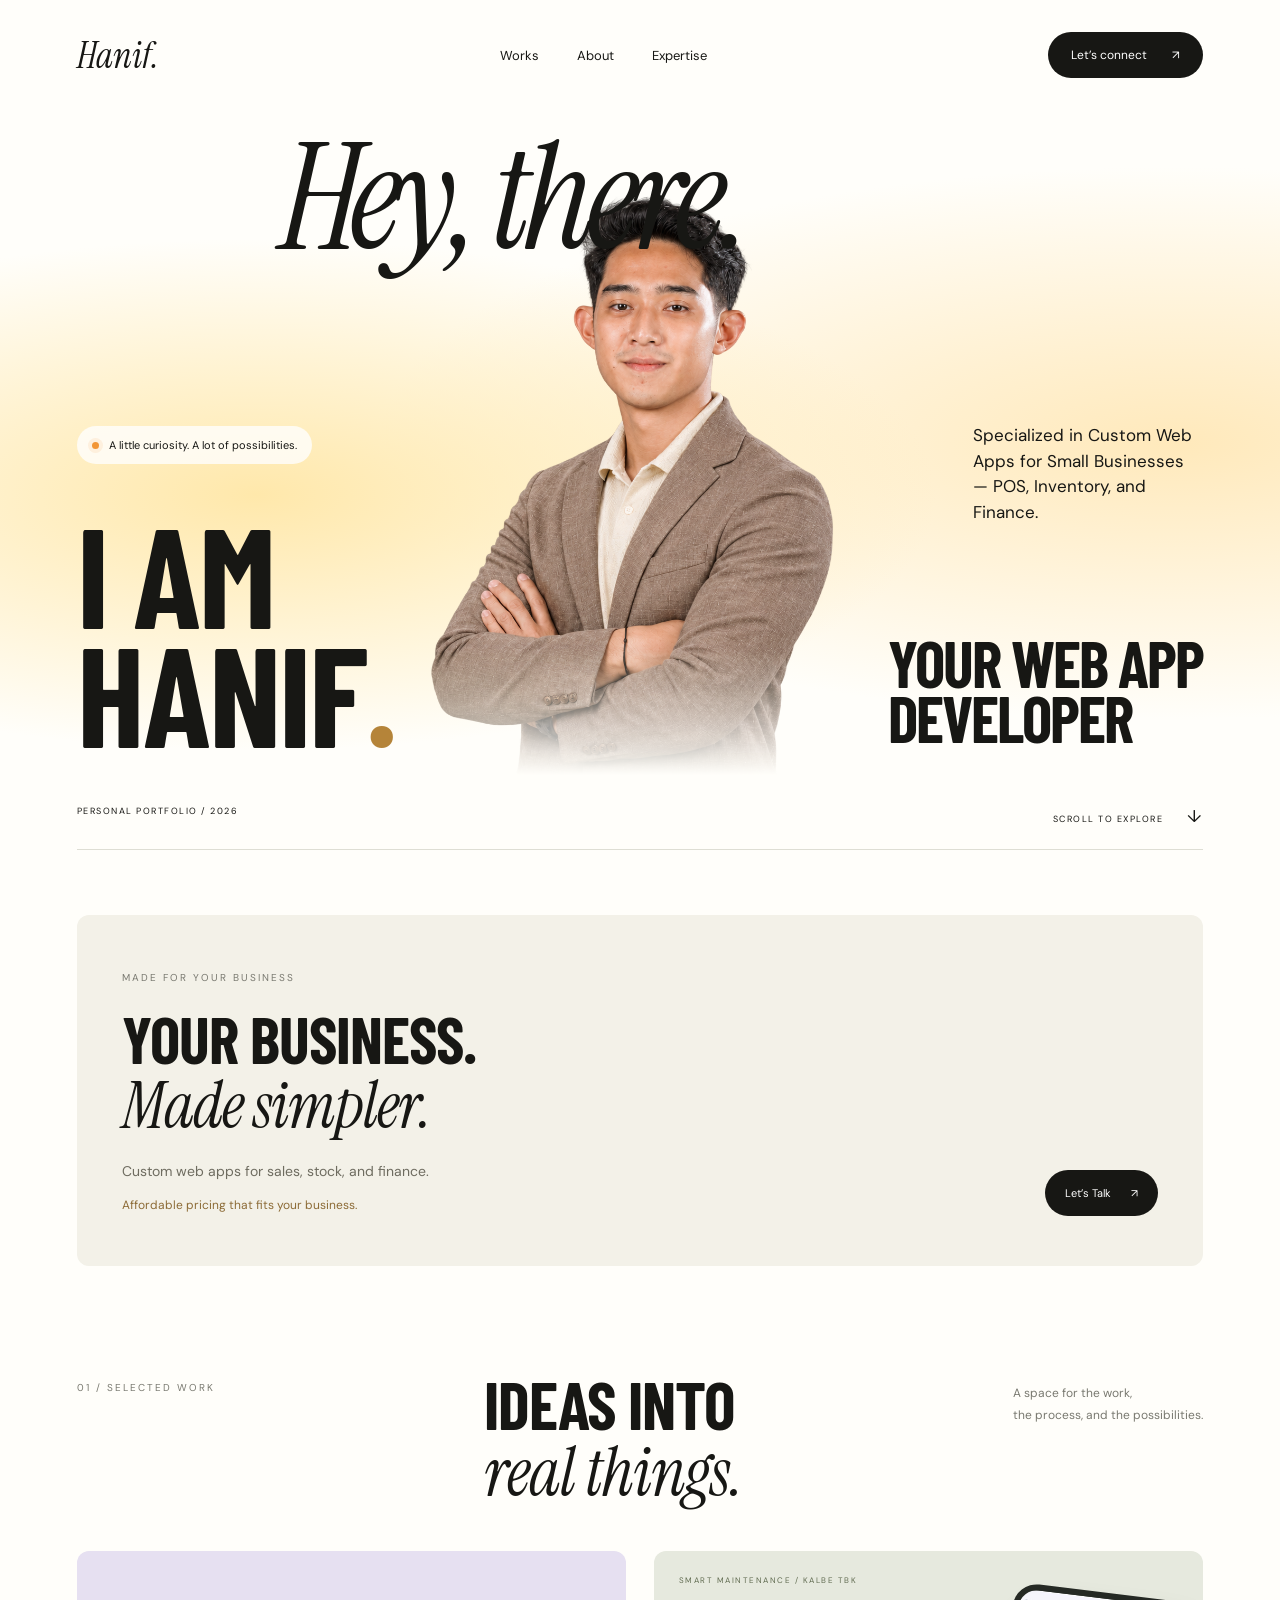
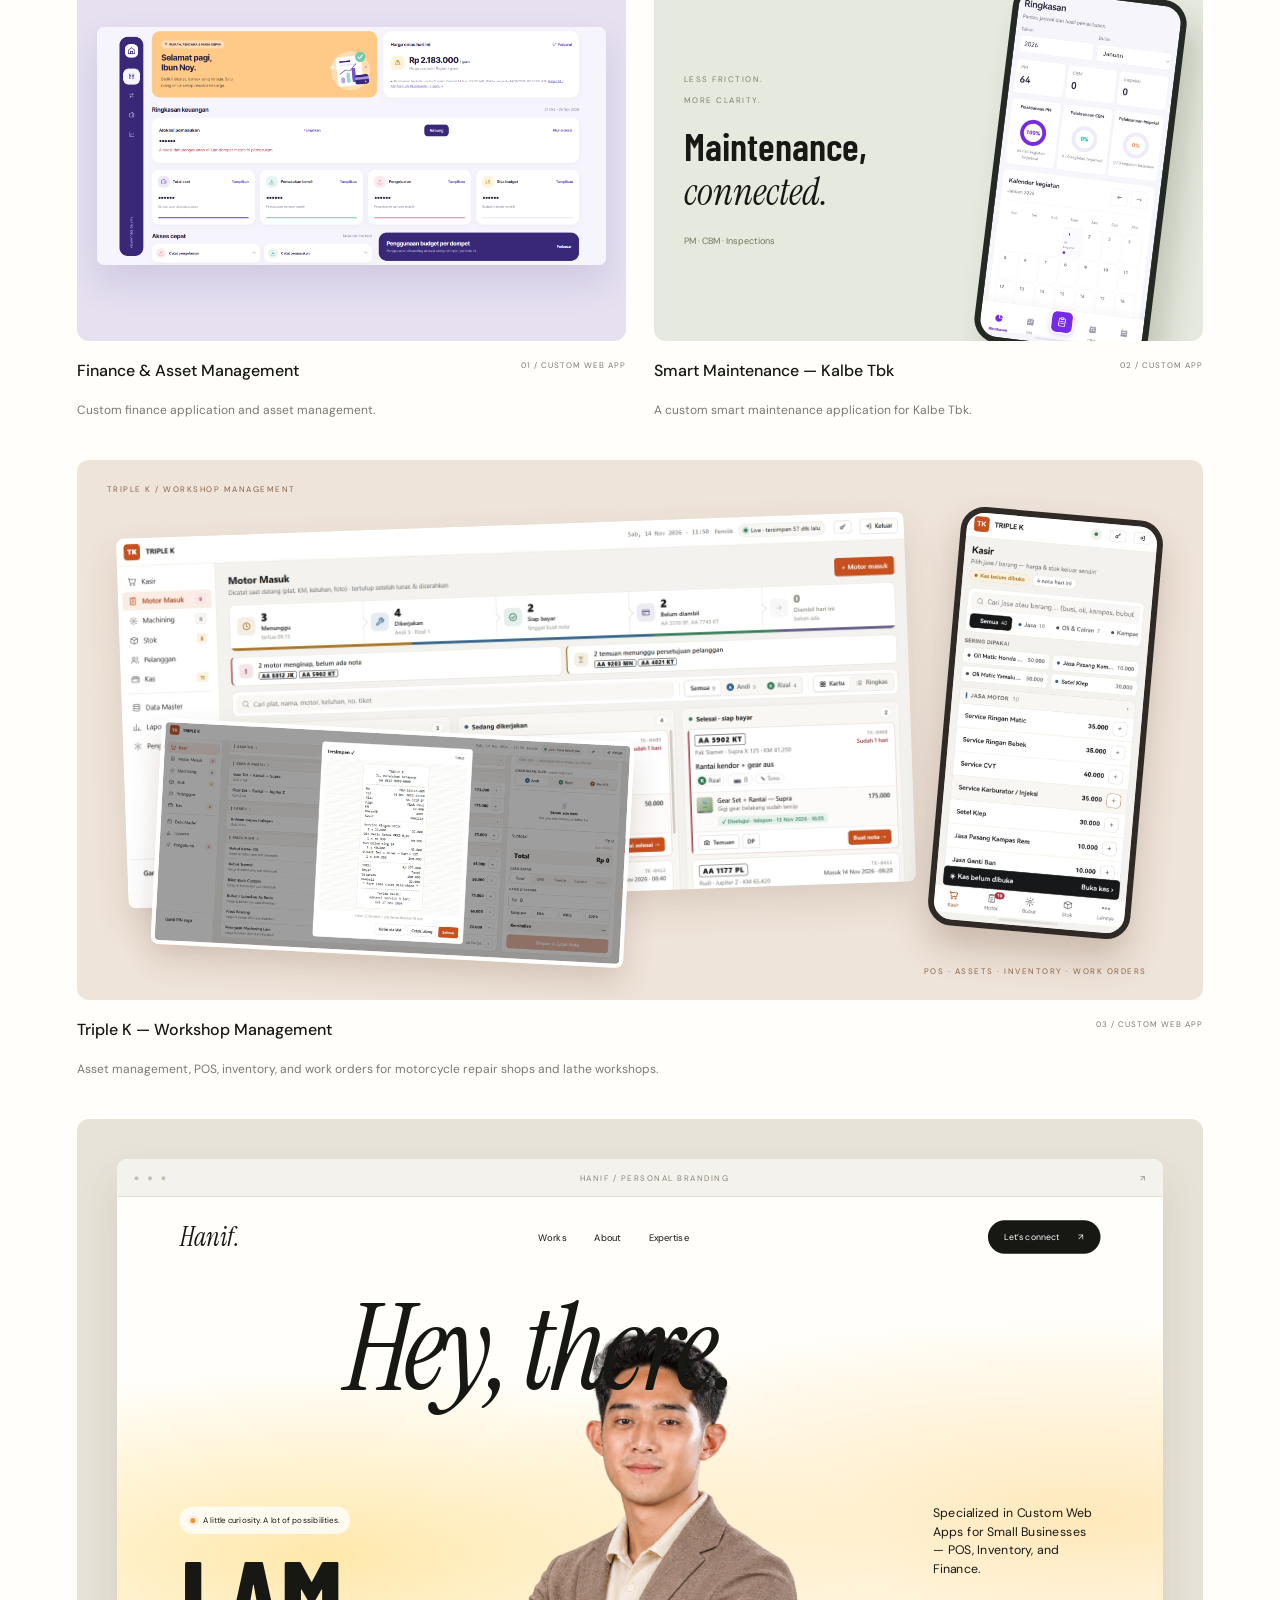
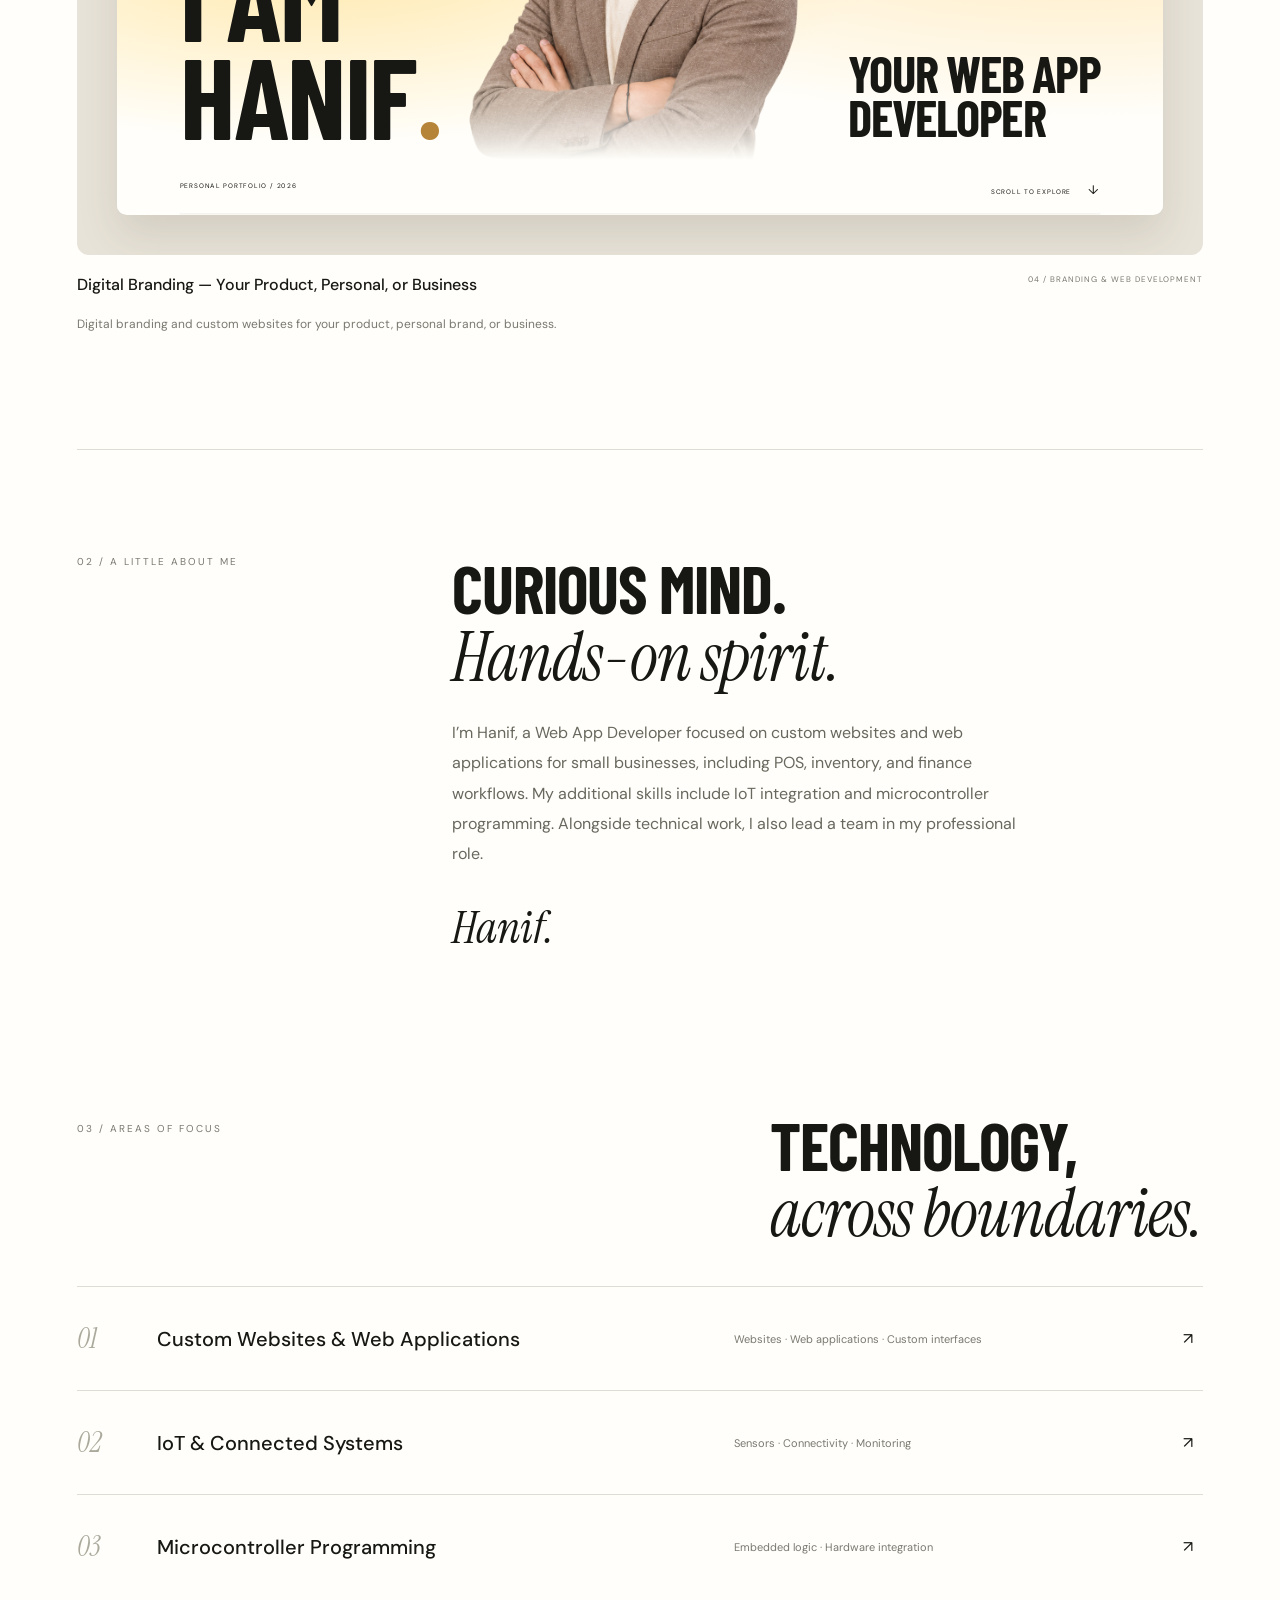
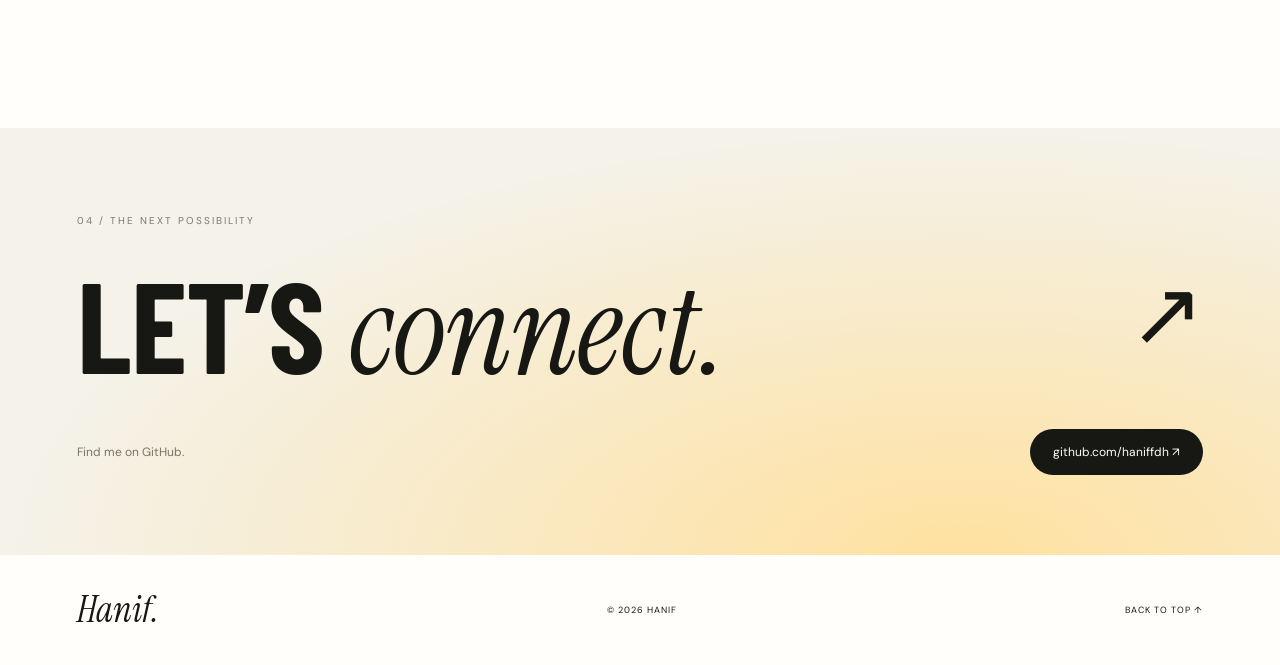
==== index.html @ 6f4582a8 "Publish Hanif web app developer portfolio" ====
<!doctype html>
<html lang="en">
<head>
  <meta charset="utf-8">
  <meta name="viewport" content="width=device-width, initial-scale=1">
  <meta name="description" content="Hanif — Web App Developer. Custom websites, web applications, and IoT integration.">
  <title>Hanif — Web App Developer</title>
  <link rel="stylesheet" href="styles.css">
</head>
<body>
  <header class="navigation wrap">
    <a class="signature" href="#home" aria-label="Hanif home">Hanif<span>.</span></a>
    <nav aria-label="Main navigation"><a href="#work">Works</a><a href="#about">About</a><a href="#expertise">Expertise</a></nav>
    <a class="pill" href="#contact">Let’s connect <span>↗</span></a>
  </header>
  <main>
    <section class="hero" id="home" aria-labelledby="hero-title">
      <div class="hero-inner wrap">
        <p class="greeting">Hey, there.</p>
        <div class="portrait">
          <img class="portrait-photo" src="assets/hanif-cutout.png" alt="Hanif wearing a brown blazer with his arms crossed" width="1024" height="1536" fetchpriority="high">
        </div>
        <p class="hero-tag"><span class="dot"></span> A little curiosity. A lot of possibilities.</p>
        <p class="specialization">Specialized in Custom Web Apps for Small Businesses — POS, Inventory, and Finance.</p>
        <h1 id="hero-title">I AM<br>HANIF<span>.</span></h1>
        <h2 class="role">YOUR WEB APP<br>DEVELOPER</h2>
        <div class="hero-footer"><span>PERSONAL PORTFOLIO / 2026</span><a href="#work">SCROLL TO EXPLORE <span>↓</span></a></div>
      </div>
    </section>
    <section class="workflow workflow-simple section wrap" aria-labelledby="workflow-title">
      <div class="workflow-intro"><span class="eyebrow">MADE FOR YOUR BUSINESS</span><h2 id="workflow-title">YOUR BUSINESS.<br><span class="serif">Made simpler.</span></h2><p>Custom web apps for sales, stock, and finance.</p><p class="pricing-note">Affordable pricing that fits your business.</p><a class="pill" href="#contact">Let’s Talk <span>↗</span></a></div>
    </section>
    <section class="work wrap section" id="work" aria-labelledby="work-title">
      <div class="section-top"><span class="eyebrow">01 / SELECTED WORK</span><h2 id="work-title">IDEAS INTO<br><span class="serif">real things.</span></h2><p>A space for the work,<br>the process, and the possibilities.</p></div>
      <div class="project-grid portfolio-grid">
        <article class="project finance-project">
          <div class="project-art finance-preview finance-screenshot"><img src="assets/finance-asset-management.png" alt="Custom finance and asset management dashboard showing financial summaries, asset allocation, income, expenses and budgets" width="1902" height="888" loading="lazy"></div>
          <div class="project-caption"><h3>Finance & Asset Management</h3><span>01 / CUSTOM WEB APP</span></div><p class="project-description">Custom finance application and asset management.</p>
        </article>
        <article class="project maintenance-project">
          <div class="project-art maintenance-preview"><span class="project-overline">SMART MAINTENANCE / KALBE TBK</span><div class="maintenance-copy"><span>LESS FRICTION.<br>MORE CLARITY.</span><h3>Maintenance,<br><em>connected.</em></h3><p>PM · CBM · Inspections</p></div><div class="maintenance-phone"><img src="assets/smart-maintenance.jpg" alt="Smart maintenance application for Kalbe Tbk showing PM, CBM, inspection progress and the activity calendar" width="597" height="1280" loading="lazy"></div></div>
          <div class="project-caption"><h3>Smart Maintenance — Kalbe Tbk</h3><span>02 / CUSTOM APP</span></div><p class="project-description">A custom smart maintenance application for Kalbe Tbk.</p>
        </article>
        <article class="project workshop-project">
          <div class="project-art workshop-preview"><span class="project-overline">TRIPLE K / WORKSHOP MANAGEMENT</span><a class="workshop-orders" href="assets/workshop-orders.png" target="_blank" rel="noopener" aria-label="Open workshop work order screenshot"><img src="assets/workshop-orders.png" alt="Triple K work order board showing waiting, in-progress, and ready-for-payment motorcycle service jobs" width="1600" height="750" loading="lazy"></a><a class="workshop-receipt" href="assets/workshop-receipt.png" target="_blank" rel="noopener" aria-label="Open workshop POS receipt screenshot"><img src="assets/workshop-receipt.png" alt="Triple K cashier application with a saved service receipt and payment details" width="1600" height="749" loading="lazy"></a><a class="workshop-mobile" href="assets/workshop-pos-mobile.jpg" target="_blank" rel="noopener" aria-label="Open mobile workshop cashier screenshot"><img src="assets/workshop-pos-mobile.jpg" alt="Mobile Triple K POS showing service selection and prices for motorcycle repairs and machining" width="598" height="1280" loading="lazy"></a><span class="workshop-preview-label">POS · ASSETS · INVENTORY · WORK ORDERS</span></div>
          <div class="project-caption"><h3>Triple K — Workshop Management</h3><span>03 / CUSTOM WEB APP</span></div><p class="project-description">Asset management, POS, inventory, and work orders for motorcycle repair shops and lathe workshops.</p>
        </article>
        <article class="project branding-project">
          <div class="project-art personal-branding-preview"><div class="personal-preview-browser"><div class="preview-browser-toolbar"><span class="preview-dots" aria-hidden="true">● ● ●</span><span>HANIF / PERSONAL BRANDING</span><span aria-hidden="true">↗</span></div><div class="personal-preview-viewport"><iframe src="branding-preview.html" title="Preview of Hanif’s personal branding website" loading="lazy" tabindex="-1" scrolling="no"></iframe></div></div></div>
          <div class="project-caption"><h3>Digital Branding — Your Product, Personal, or Business</h3><span>04 / BRANDING & WEB DEVELOPMENT</span></div><p class="project-description">Digital branding and custom websites for your product, personal brand, or business.</p>
        </article>
      </div>
    </section>

    <section class="about section wrap" id="about"><span class="eyebrow">02 / A LITTLE ABOUT ME</span><div><h2>CURIOUS MIND.<br><span class="serif">Hands-on spirit.</span></h2><p>I’m Hanif, a Web App Developer focused on custom websites and web applications for small businesses, including POS, inventory, and finance workflows. My additional skills include IoT integration and microcontroller programming. Alongside technical work, I also lead a team in my professional role.</p><span class="about-signature">Hanif.</span></div></section>
    <section class="expertise section wrap" id="expertise"><div class="section-top"><span class="eyebrow">03 / AREAS OF FOCUS</span><h2>TECHNOLOGY,<br><span class="serif">across boundaries.</span></h2></div><div class="expertise-row"><span>01</span><h3>Custom Websites & Web Applications</h3><p>Websites · Web applications · Custom interfaces</p><span>↗</span></div><div class="expertise-row"><span>02</span><h3>IoT & Connected Systems</h3><p>Sensors · Connectivity · Monitoring</p><span>↗</span></div><div class="expertise-row"><span>03</span><h3>Microcontroller Programming</h3><p>Embedded logic · Hardware integration</p><span>↗</span></div></section>
    <section class="contact section" id="contact"><div class="wrap"><span class="eyebrow">04 / THE NEXT POSSIBILITY</span><h2>LET’S <span class="serif">connect.</span><span class="contact-arrow">↗</span></h2><div class="contact-bottom"><p>Find me on GitHub.</p><a class="pill" href="https://github.com/haniffdh" target="_blank" rel="noopener noreferrer">github.com/haniffdh ↗</a></div></div></section>
  </main>
  <footer class="wrap"><a class="signature" href="#home">Hanif.</a><span>© 2026 HANIF</span><a href="#home">BACK TO TOP ↑</a></footer>
  <script src="portfolio-preview.js"></script>
</body>
</html>
---- styles.css ----
@import url('https://fonts.googleapis.com/css2?family=Barlow+Condensed:wght@600;700;800&family=DM+Sans:wght@400;500;600;700&family=Instrument+Serif:ital@0;1&display=swap');
:root{--ink:#171714;--paper:#fffefa;--muted:#797970;--line:#deded4;--yellow:#ffe5a9}*{box-sizing:border-box}html{scroll-behavior:smooth;scroll-padding-top:30px}body{margin:0;background:var(--paper);color:var(--ink);font-family:'DM Sans',Arial,sans-serif}a{color:inherit;text-decoration:none}a:focus-visible{outline:3px solid #c16c1c;outline-offset:6px}.wrap{width:min(1280px,88%);margin:auto}.navigation{height:110px;display:flex;align-items:center;justify-content:space-between;gap:25px}.signature{font-family:'Instrument Serif',Georgia,serif;font-size:36px;font-style:italic}.navigation nav{display:flex;gap:38px;font-size:13px}.navigation nav a:hover{opacity:.5}.pill{display:inline-flex;align-items:center;justify-content:center;gap:25px;background:var(--ink);color:white;padding:15px 23px;border-radius:30px;font-size:12px}.pill:hover{background:#484538}.hero{background:radial-gradient(ellipse at 20% 52%,#ffe8ab 0,transparent 47%),radial-gradient(ellipse at 92% 45%,#ffe9bb 0,transparent 48%)}.hero-inner{height:740px;position:relative}.greeting{font:italic clamp(95px,11.5vw,175px)/1 'Instrument Serif',Georgia,serif;position:absolute;top:15px;left:18%;margin:0;letter-spacing:-7px;z-index:1}.portrait{position:absolute;left:25%;bottom:75px;width:48%;height:590px;overflow:hidden;mask-image:linear-gradient(#000 87%,transparent);background:radial-gradient(ellipse at 50% 65%,#dbcfb95c,transparent 64%)}.portrait-head{position:absolute;top:58px;left:34%;width:33%;height:220px;border-radius:46% 46% 44% 44%;background:linear-gradient(110deg,#d6c6ad,#aa9780);box-shadow:inset 12px 12px 35px #ffffff30}.portrait-body{position:absolute;top:270px;left:5%;width:90%;height:390px;border-radius:46% 46% 0 0;background:linear-gradient(115deg,#f9f6ed,#d5d1c7 55%,#ece7db);box-shadow:inset 20px 10px 40px #ffffff80}.portrait-note{position:absolute;top:380px;left:0;right:0;text-align:center;font-size:10px;letter-spacing:3px;color:#767064}.hero-tag{position:absolute;left:0;top:305px;font-size:11px;background:#ffffffc7;border-radius:30px;padding:12px 15px;display:flex;gap:10px;align-items:center}.dot{display:inline-block;width:7px;height:7px;background:#f29535;border-radius:50%;box-shadow:0 0 0 4px #f295351c}.specialization{position:absolute;right:0;top:296px;width:230px;font-size:17px;line-height:1.5}.hero h1,.role{font-family:'Barlow Condensed','Arial Narrow',Impact,sans-serif;position:absolute;margin:0;line-height:.85;letter-spacing:-2px}.hero h1{left:0;bottom:98px;font-size:clamp(100px,11vw,163px);z-index:3}.hero h1 span{color:#b58439}.role{right:0;bottom:105px;font-size:clamp(42px,5vw,70px);z-index:3}.hero-footer{position:absolute;bottom:0;width:100%;display:flex;justify-content:space-between;border-bottom:1px solid var(--line);padding:22px 0;font-size:9px;letter-spacing:1.5px}.hero-footer a span{margin-left:20px;font-size:17px}.section{padding-top:105px;padding-bottom:50px}.eyebrow{font-size:10px;letter-spacing:2px;color:var(--muted)}.section-top{display:flex;justify-content:space-between;align-items:flex-start;gap:35px;margin-bottom:45px}.section-top>.eyebrow{padding-top:10px}.section h2{font:700 clamp(44px,5.2vw,74px)/.98 'Barlow Condensed',Impact,sans-serif;letter-spacing:-1px;margin:0}.serif{font-family:'Instrument Serif',Georgia,serif;font-style:italic;font-weight:400;text-transform:none;letter-spacing:-1px}.section-top p{font-size:12px;line-height:1.8;color:var(--muted)}.project-grid{display:grid;grid-template-columns:1fr 1fr;gap:28px}.project-art{height:380px;border-radius:12px;position:relative;overflow:hidden;display:grid;place-items:center}.web-art{background:#d3d7c9}.concept{position:absolute;top:20px;left:22px;font-size:8px;letter-spacing:1.4px;color:#55584f}.browser{background:#fafaf5;width:84%;height:255px;border-radius:8px;box-shadow:10px 26px 40px #31362c30;transform:rotate(-5deg)}.browser-bar{height:30px;border-bottom:1px solid #ddd;display:flex;align-items:center;gap:4px;padding:0 10px}.browser-bar i{width:4px;height:4px;background:#aaa;border-radius:50%}.browser-bar span{font-size:7px;margin:auto;color:#888}.dashboard{display:flex;height:225px}.dash-nav{padding:20px 14px;width:22%;font:italic 27px Georgia;border-right:1px solid #e4e4db}.dash-nav small{display:block;font:7px/3 Arial;color:#858579;margin-top:15px}.dash-content{padding:22px;width:78%}.dash-content>span{font-size:6px;letter-spacing:1.5px}.dash-content h3{font-size:19px;margin:7px 0 15px}.dash-stats{display:flex;gap:12px}.dash-stats>div{background:#ededdf;width:50%;padding:9px;font-size:7px;border-radius:3px}.dash-stats strong{display:block;font-size:22px;margin-top:5px}.chart{display:flex;gap:9px;align-items:flex-end;height:55px;padding-top:10px}.chart b{width:10%;background:#929e7d;height:60%;border-radius:2px 2px 0 0}.chart b:nth-child(2n){height:85%}.chart b:nth-child(3n){height:45%}.chart b:last-child{height:100%}.iot-art{background:#e3d8c6}.device{width:220px;height:250px;background:linear-gradient(130deg,#42483e,#20241f);border-radius:22px;transform:rotate(9deg);box-shadow:20px 30px 35px #574b3b45;padding:23px;z-index:1;border:3px solid #565c51}.device-label{font-size:7px;color:#b5baad;letter-spacing:2px}.device-screen{background:#cbd3a9;border:4px solid #161b15;border-radius:6px;margin-top:19px;padding:13px}.device-screen>span{font:7px monospace;display:block}.device-screen strong{font:38px monospace;display:block;margin-top:10px}.device-screen strong small{font-size:15px}.signal{font-size:16px;margin:6px 0}.device-screen .dot{width:4px;height:4px;background:#536735;box-shadow:none}.device-bottom{display:flex;justify-content:space-between;color:#b5baad;font-size:7px;letter-spacing:2px;margin-top:17px}.device-bottom i{width:6px;height:6px;background:#c0e88c;border-radius:50%}.orbit{position:absolute;width:390px;height:390px;border:1px solid #a99e8850;border-radius:50%}.orbit-two{width:310px;height:310px}.coordinate{position:absolute;bottom:20px;right:20px;font-size:8px;letter-spacing:1.5px;color:#746b5b}.project-caption{display:flex;justify-content:space-between;gap:15px;align-items:center;padding:19px 0}.project-caption h3{font-size:16px;font-weight:500;margin:0}.project-caption>span{font-size:8px;letter-spacing:1px;color:var(--muted)}.work-note{font-size:10px;color:var(--muted);margin-top:20px}.about{display:grid;grid-template-columns:1fr 2fr;border-top:1px solid var(--line);margin-top:65px}.about p{font-size:16px;line-height:1.9;max-width:570px;color:#68685e;margin:28px 0}.about-signature{font:italic 45px 'Instrument Serif',Georgia,serif}.expertise .section-top{margin-bottom:40px}.expertise-row{display:grid;grid-template-columns:60px 1.3fr 1fr 20px;gap:20px;align-items:center;border-top:1px solid var(--line);padding:33px 0}.expertise-row>span:first-child{font:italic 28px 'Instrument Serif',Georgia,serif;color:#aaa99b}.expertise-row h3{font-size:20px;font-weight:500;margin:0}.expertise-row p{font-size:11px;color:var(--muted)}.contact{margin-top:80px;padding:80px 0;background:radial-gradient(ellipse at 75% 100%,#ffe1a0,transparent 70%),#f4f2e9}.contact h2{font-size:clamp(70px,10vw,144px);margin-top:32px}.contact-arrow{float:right;font:90px Arial}.contact-bottom{display:flex;justify-content:space-between;align-items:center;margin-top:35px}.contact-bottom p{font-size:12px;color:#777466}footer{display:flex;justify-content:space-between;align-items:center;height:110px}footer>span,footer>a:last-child{font-size:9px;letter-spacing:1px}@media(min-width:1550px){.hero-inner{height:800px}.portrait{height:650px}.portrait-head{top:100px}.portrait-body{top:310px}.portrait-note{top:420px}}@media(max-width:800px){.navigation{height:85px}.navigation nav{gap:16px;font-size:11px}.navigation .pill{padding:12px 16px;font-size:10px;gap:8px}.hero-inner{height:660px}.greeting{top:30px;left:8%;font-size:100px;letter-spacing:-4px}.portrait{width:77%;left:12%;height:470px;bottom:95px}.portrait-head{height:165px;top:55px}.portrait-body{top:215px}.portrait-note{top:310px;font-size:8px;letter-spacing:1px}.hero-tag{top:205px;font-size:8px;max-width:140px;line-height:1.6}.specialization{top:210px;width:150px;font-size:13px}.hero h1{font-size:110px;bottom:105px}.role{font-size:43px;bottom:110px}.section-top{flex-wrap:wrap;gap:20px}.section-top>.eyebrow{width:100%}.section-top p{font-size:10px}.section{padding-top:65px}.project-grid{grid-template-columns:1fr}.project-art{height:360px}.about{grid-template-columns:1fr;gap:30px}.expertise-row{grid-template-columns:30px 1fr 20px;gap:10px}.expertise-row h3{font-size:18px}.expertise-row p{grid-column:2;grid-row:2;margin:0}.expertise-row>span:last-child{grid-column:3;grid-row:1}.contact-arrow{font-size:55px}.contact{margin-top:35px}.contact-bottom{gap:15px}.contact-bottom .pill{font-size:10px;padding:14px 17px}.hero-footer{font-size:7px;letter-spacing:.7px}}@media(max-width:420px){.navigation nav{gap:12px}.navigation .pill{font-size:9px;padding:11px}.signature{font-size:29px}.greeting{font-size:83px}.hero h1{font-size:94px}.role{font-size:35px}.specialization{width:130px;font-size:12px}.hero-tag{max-width:128px}.project-caption h3{font-size:14px}.project-caption>span{font-size:7px}.section-top p{display:none}}@media(prefers-reduced-motion:reduce){html{scroll-behavior:auto}}

/* Original portrait, blended into the hero without editing the image. */
.portrait{background:none;mask-image:linear-gradient(to bottom,#000 78%,transparent 100%);-webkit-mask-image:linear-gradient(to bottom,#000 78%,transparent 100%)}
.portrait-photo{display:block;width:100%;height:100%;object-fit:cover;object-position:50% 18%;mask-image:linear-gradient(to right,transparent 0%,#000 17%,#000 83%,transparent 100%);-webkit-mask-image:linear-gradient(to right,transparent 0%,#000 17%,#000 83%,transparent 100%)}
@media(max-width:800px){.portrait-photo{object-position:50% 10%}}

/* Transparent cutout: keep the person crisp; fade only the bottom. */
.portrait-photo{mask-image:none;-webkit-mask-image:none}

/* Selected projects */
.portfolio-grid{gap:40px 28px}.project-description{font-size:12px;color:var(--muted);line-height:1.7;margin:0;max-width:650px}.portfolio-grid .project-caption{align-items:flex-start}.portfolio-grid .project-art{height:390px}.finance-preview{background:#e6e0f1;padding:45px 25px 25px}.finance-window{display:flex;width:100%;height:280px;background:#f6f3fc;box-shadow:0 20px 40px #37257420;border-radius:9px;padding:15px;gap:15px;transform:rotate(-3deg)}.finance-window aside{background:#392677;color:white;border-radius:20px;width:35px;flex-shrink:0;text-align:center;padding-top:20px;font-size:13px}.finance-main{flex:1;min-width:0;color:#272044}.finance-welcome{background:#ffd08c;border-radius:12px;padding:13px}.finance-welcome small{font-size:6px;letter-spacing:1px}.finance-welcome h3{font-size:19px;line-height:1.1;margin:9px 0}.finance-welcome p{font-size:7px;margin:0}.finance-main h4{font-size:11px;margin:12px 0 8px}.finance-allocation{background:#fff;border-radius:9px;padding:10px;font-size:7px}.finance-main strong{display:block;font-size:12px;letter-spacing:2px;margin-top:7px}.finance-cards{display:flex;gap:8px;margin-top:8px}.finance-cards>div{background:#fff;flex:1;font-size:6px;padding:10px 6px;border-radius:8px;border-bottom:2px solid #b39be0}.maintenance-preview{background:#e6e9de;display:block}.project-overline{position:absolute;left:25px;top:24px;font-size:8px;letter-spacing:1.5px;color:#606b50}.maintenance-copy{position:absolute;left:30px;top:115px;width:45%}.maintenance-copy>span{font-size:8px;line-height:1.6;letter-spacing:1.5px;color:#77836b}.maintenance-copy h3{font:600 39px/1.05 'Barlow Condensed',Impact,sans-serif;margin:18px 0}.maintenance-copy em{font:italic 38px 'Instrument Serif',Georgia,serif}.maintenance-copy p{font-size:9px;color:#6d785e}.maintenance-phone{position:absolute;width:175px;right:35px;top:40px;padding:6px;background:#252924;border-radius:24px;transform:rotate(7deg);box-shadow:15px 22px 30px #37432b35}.maintenance-phone img{display:block;width:100%;height:auto;border-radius:18px}.branding-project{grid-column:1/-1}.portfolio-grid .branding-preview{height:520px;background:#ddd9ed;display:block;position:relative}.branding-preview .concept{color:#655e7b;z-index:2;top:25px;left:30px}.brand-tile{position:absolute;top:85px;left:5%;width:26%;height:350px;background:#37312c;color:#e1f2a1;padding:25px;transform:rotate(-7deg);box-shadow:0 15px 35px #2b223a20}.forma-wordmark{font-size:35px;letter-spacing:-2px;font-weight:600}.forma-wordmark>span{font-size:14px;vertical-align:top;letter-spacing:0}.forma-symbol{font:italic 160px/.9 'Instrument Serif',Georgia,serif;text-align:center;margin-top:15px}.brand-tile-footer{position:absolute;bottom:24px;left:25px;font-size:9px;line-height:1.5;letter-spacing:1.5px}.forma-browser{position:absolute;left:28%;top:80px;width:57%;height:340px;background:#f8f7f2;box-shadow:0 20px 40px #30283b25;transform:rotate(3deg);border-radius:7px;overflow:hidden}.forma-nav{padding:18px 23px;display:flex;justify-content:space-between;align-items:center;border-bottom:1px solid #e6e4da}.forma-nav strong{font-size:22px;letter-spacing:-1px}.forma-nav>span{font-size:8px}.forma-web-content{position:relative;padding:28px 23px;height:250px}.forma-web-content>small{font-size:6px;letter-spacing:1px}.forma-web-content h3{font-size:40px;letter-spacing:-2px;line-height:1;margin:19px 0}.forma-web-content h3 em{font-family:'Instrument Serif',Georgia,serif;font-weight:400}.forma-cta{font-size:8px;padding:9px 12px;border:1px solid #aaa99d;border-radius:20px;display:inline-block}.sculpture{position:absolute;right:8%;top:35px;width:145px;height:170px;display:flex;align-items:center;justify-content:center;gap:9px;transform:rotate(-12deg)}.sculpture i{width:40px;height:140px;border-radius:25px;background:linear-gradient(100deg,#a3b84c,#d0df88 45%,#9ba947);box-shadow:8px 12px 15px #292f2220}.sculpture i:nth-child(2){height:175px}.forma-web-footer{font-size:7px;letter-spacing:2px;border-top:1px solid #ddd;padding:13px 23px}.forma-phone{position:absolute;right:5%;bottom:42px;width:155px;height:295px;background:#f8f7f2;border:6px solid #37312c;border-radius:25px;box-shadow:12px 20px 30px #26213035;transform:rotate(-6deg);padding:17px 12px;overflow:hidden}.forma-phone-top{display:flex;justify-content:space-between;font-size:16px;font-weight:700;letter-spacing:-1px;margin-bottom:20px}.forma-phone-top>span{font-size:10px}.forma-phone>small{font-size:5px;letter-spacing:1px}.forma-phone h4{font-size:21px;line-height:1;letter-spacing:-1px;margin:10px 0}.forma-phone h4 em{font-family:'Instrument Serif',Georgia,serif;font-weight:400}.phone-sculpture{height:75px;width:60px;margin:15px auto;background:linear-gradient(100deg,#a8b956,#d3e28c,#a6b858);border-radius:35px 35px 10px 10px;box-shadow:10px 10px 15px #767e4120;transform:rotate(15deg)}.phone-product{font-size:6px;display:block}.phone-product b{float:right}.phone-nav{text-align:center;border-top:1px solid #ddd;margin-top:13px;padding-top:9px;font-size:12px}.brand-caption{position:absolute;bottom:22px;left:36%;font-size:8px;letter-spacing:2px;color:#6c657d}@media(max-width:1000px){.maintenance-phone{width:145px;right:20px;top:60px}.maintenance-copy{left:20px}.maintenance-copy h3,.maintenance-copy em{font-size:30px}.sculpture{right:5%;width:110px}.sculpture i{width:30px}.forma-web-content h3{font-size:33px}}@media(max-width:800px){.portfolio-grid .project-art{height:390px}.maintenance-phone{width:165px;right:12%;top:45px}.maintenance-copy{left:7%;top:115px}.maintenance-copy h3,.maintenance-copy em{font-size:38px}.portfolio-grid .branding-preview{height:470px}.brand-tile{left:5%;width:36%;top:65px;height:270px;padding:18px}.forma-wordmark{font-size:26px}.forma-symbol{font-size:120px}.brand-tile-footer{left:18px;font-size:7px}.forma-browser{left:30%;width:65%;top:100px;height:260px}.forma-nav{padding:12px}.forma-nav strong{font-size:17px}.forma-nav>span{font-size:5px}.forma-web-content{padding:18px 12px;height:185px}.forma-web-content h3{font-size:28px;position:relative;z-index:1}.forma-web-content>small{font-size:5px}.sculpture{right:4%;width:70px;top:35px;gap:5px}.sculpture i{width:20px;height:90px}.sculpture i:nth-child(2){height:120px}.forma-cta{font-size:6px;padding:6px}.forma-web-footer{font-size:5px;padding:10px;letter-spacing:1px}.forma-phone{width:120px;height:225px;bottom:32px;right:7%;padding:13px 9px;border-width:5px;border-radius:21px}.forma-phone-top{font-size:13px;margin-bottom:12px}.forma-phone h4{font-size:17px}.phone-sculpture{height:55px;width:43px;margin:10px auto}.phone-nav{font-size:10px}.brand-caption{left:6%;bottom:24px;font-size:7px}.branding-preview .concept{font-size:6px;left:20px}.project-caption{flex-wrap:wrap}.portfolio-grid .project-caption h3{font-size:16px}}@media(max-width:420px){.maintenance-phone{right:7%;width:145px;top:65px}.maintenance-copy h3,.maintenance-copy em{font-size:30px}.finance-preview{padding:45px 12px 25px}.finance-window{gap:8px;padding:10px}.finance-window aside{width:25px}.finance-welcome h3{font-size:17px}.brand-tile{width:40%}.forma-browser{left:27%;width:68%}.forma-nav>span{display:none}}

.finance-screenshot{padding:30px 20px;background:#e6e0f1}
.finance-screenshot img{display:block;width:100%;height:auto;max-height:100%;object-fit:contain;border-radius:7px;box-shadow:0 18px 35px #37257420}
@media(max-width:420px){.finance-screenshot{padding:20px 12px}}

.portfolio-grid .personal-branding-preview{height:auto;padding:40px;background:#e8e3d8;display:block}
.personal-preview-browser{width:100%;overflow:hidden;border-radius:10px;background:var(--paper);box-shadow:0 20px 40px #41352720}
.preview-browser-toolbar{height:38px;display:flex;align-items:center;justify-content:space-between;padding:0 17px;background:#f4f2ec;border-bottom:1px solid #e4e0d6;font-size:8px;letter-spacing:1.5px;color:#8b8477}
.preview-dots{font-size:9px;letter-spacing:3px;color:#c4bcac}
.personal-preview-viewport{position:relative;width:100%;aspect-ratio:1440/850;overflow:hidden}
.personal-preview-viewport iframe{position:absolute;top:0;left:0;width:1440px;height:850px;border:0;transform-origin:top left;pointer-events:none}
@media(max-width:800px){.portfolio-grid .personal-branding-preview{padding:20px}.preview-browser-toolbar{font-size:6px;height:28px;padding:0 10px;letter-spacing:.7px}}

.workflow{display:grid;grid-template-columns:1fr 1fr;gap:90px;margin-top:65px;padding:65px 45px;background:#f3f1e8;border-radius:12px}
.workflow-intro h2{margin-top:30px;font-size:clamp(45px,5vw,70px)}
.workflow-intro>p{font-size:14px;line-height:1.8;color:#6e6c60;max-width:300px;margin:25px 0 30px}
.workflow-intro .pill{font-size:11px;padding:16px 20px;gap:20px}
.workflow-question{font-size:19px;line-height:1.5;margin:0 0 14px;letter-spacing:-.4px}
.workflow-description{font-size:12px;line-height:1.9;color:#757267;margin:0 0 28px}
.workflow-benefit{display:flex;gap:22px;padding:20px 0;border-top:1px solid #dbd8cb}
.workflow-benefit>span{font:italic 24px 'Instrument Serif',Georgia,serif;color:#ab9874}
.workflow-benefit h3{font-size:16px;font-weight:500;margin:0 0 7px}
.workflow-benefit p{font-size:11px;line-height:1.7;color:#757267;margin:0}
@media(max-width:1000px){.workflow{gap:40px;padding:45px 30px}}
@media(max-width:800px){.workflow{grid-template-columns:1fr;gap:40px;padding:35px 25px;margin-top:45px}.workflow-intro>p{max-width:none}.workflow-intro h2{font-size:48px}.workflow-intro .pill{font-size:10px;gap:15px}.workflow-question{font-size:18px}}

.workflow-simple{display:block;padding:50px 45px}
.workflow-simple .workflow-intro{position:relative}
.workflow-simple .workflow-intro h2{margin-top:22px}
.workflow-simple .workflow-intro>p{max-width:none;margin:22px 0 0}
.workflow-simple .pill{position:absolute;right:0;bottom:0}
@media(max-width:800px){.workflow-simple{padding:35px 25px}.workflow-simple .pill{position:static;margin-top:24px}}

.workflow-simple .workflow-intro>.pricing-note{font-size:12px;color:#8c6b36;margin-top:10px}

.workshop-project{grid-column:1/-1}
.portfolio-grid .workshop-preview{height:540px;display:block;background:#efe4da;position:relative}
.workshop-preview .project-overline{color:#876246;top:24px;left:30px}
.workshop-orders{position:absolute;top:65px;left:4%;width:70%;border-radius:8px;overflow:hidden;box-shadow:0 16px 35px #603b2425;transform:rotate(-2deg)}
.workshop-preview img{display:block;width:100%;height:auto}
.workshop-receipt{position:absolute;bottom:44px;left:7%;width:42%;border:4px solid #fff;border-radius:8px;overflow:hidden;box-shadow:0 15px 30px #603b2430;transform:rotate(3deg)}
.workshop-mobile{position:absolute;right:5%;top:53px;width:18%;max-height:440px;overflow:hidden;border:6px solid #302a26;border-radius:24px;transform:rotate(5deg);box-shadow:0 20px 35px #603b2440}
.workshop-preview-label{position:absolute;bottom:24px;right:5%;font-size:8px;letter-spacing:1.5px;color:#876246}
.workshop-preview a:focus-visible{outline-offset:6px;outline:3px solid #a64d1c}
@media(max-width:800px){.portfolio-grid .workshop-preview{height:380px}.workshop-orders{top:62px;left:5%;width:72%}.workshop-receipt{left:6%;bottom:42px;width:56%}.workshop-mobile{top:88px;right:4%;width:25%;border-width:4px;border-radius:16px;max-height:245px}.workshop-preview .project-overline{font-size:7px;left:20px}.workshop-preview-label{font-size:6px;bottom:18px;letter-spacing:.7px}}
@media(max-width:420px){.portfolio-grid .workshop-preview{height:310px}.workshop-mobile{top:80px;max-height:195px;border-radius:12px}.workshop-receipt{bottom:42px}.workshop-preview .project-overline{font-size:6px}}
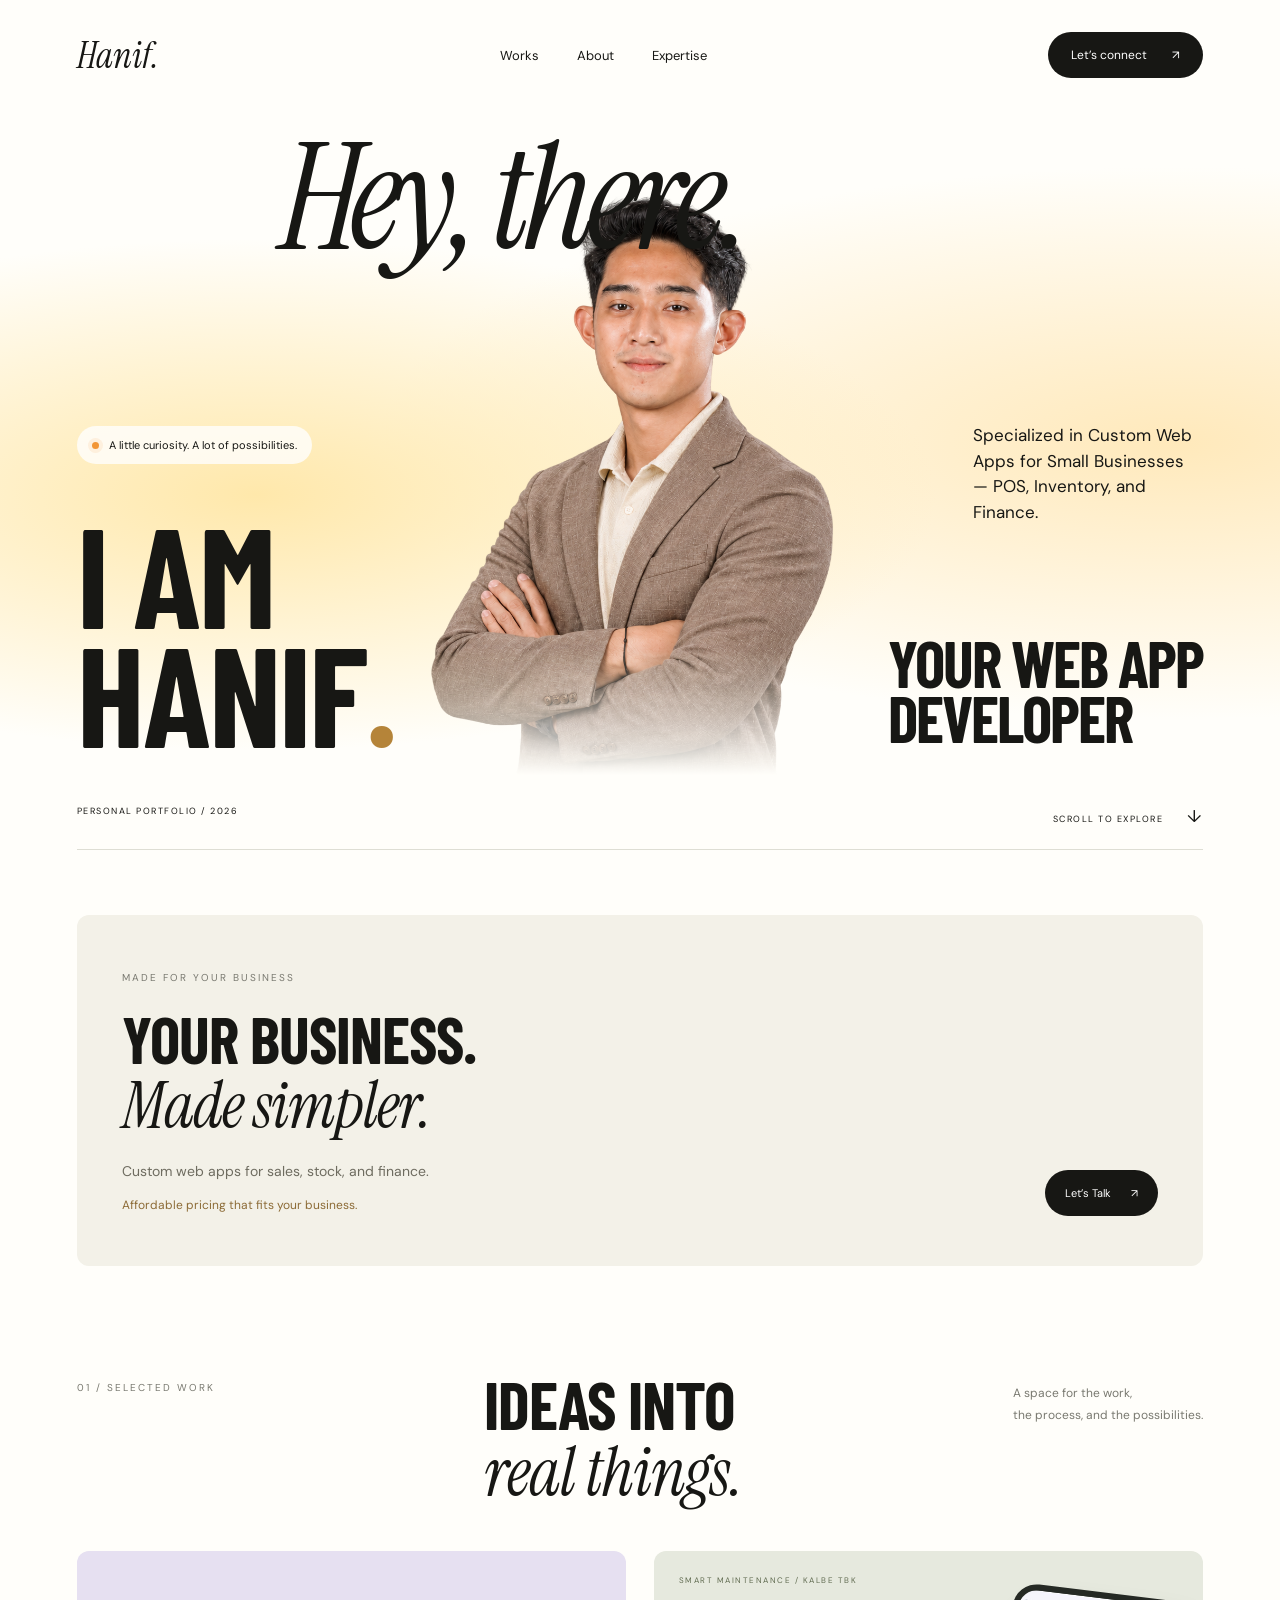
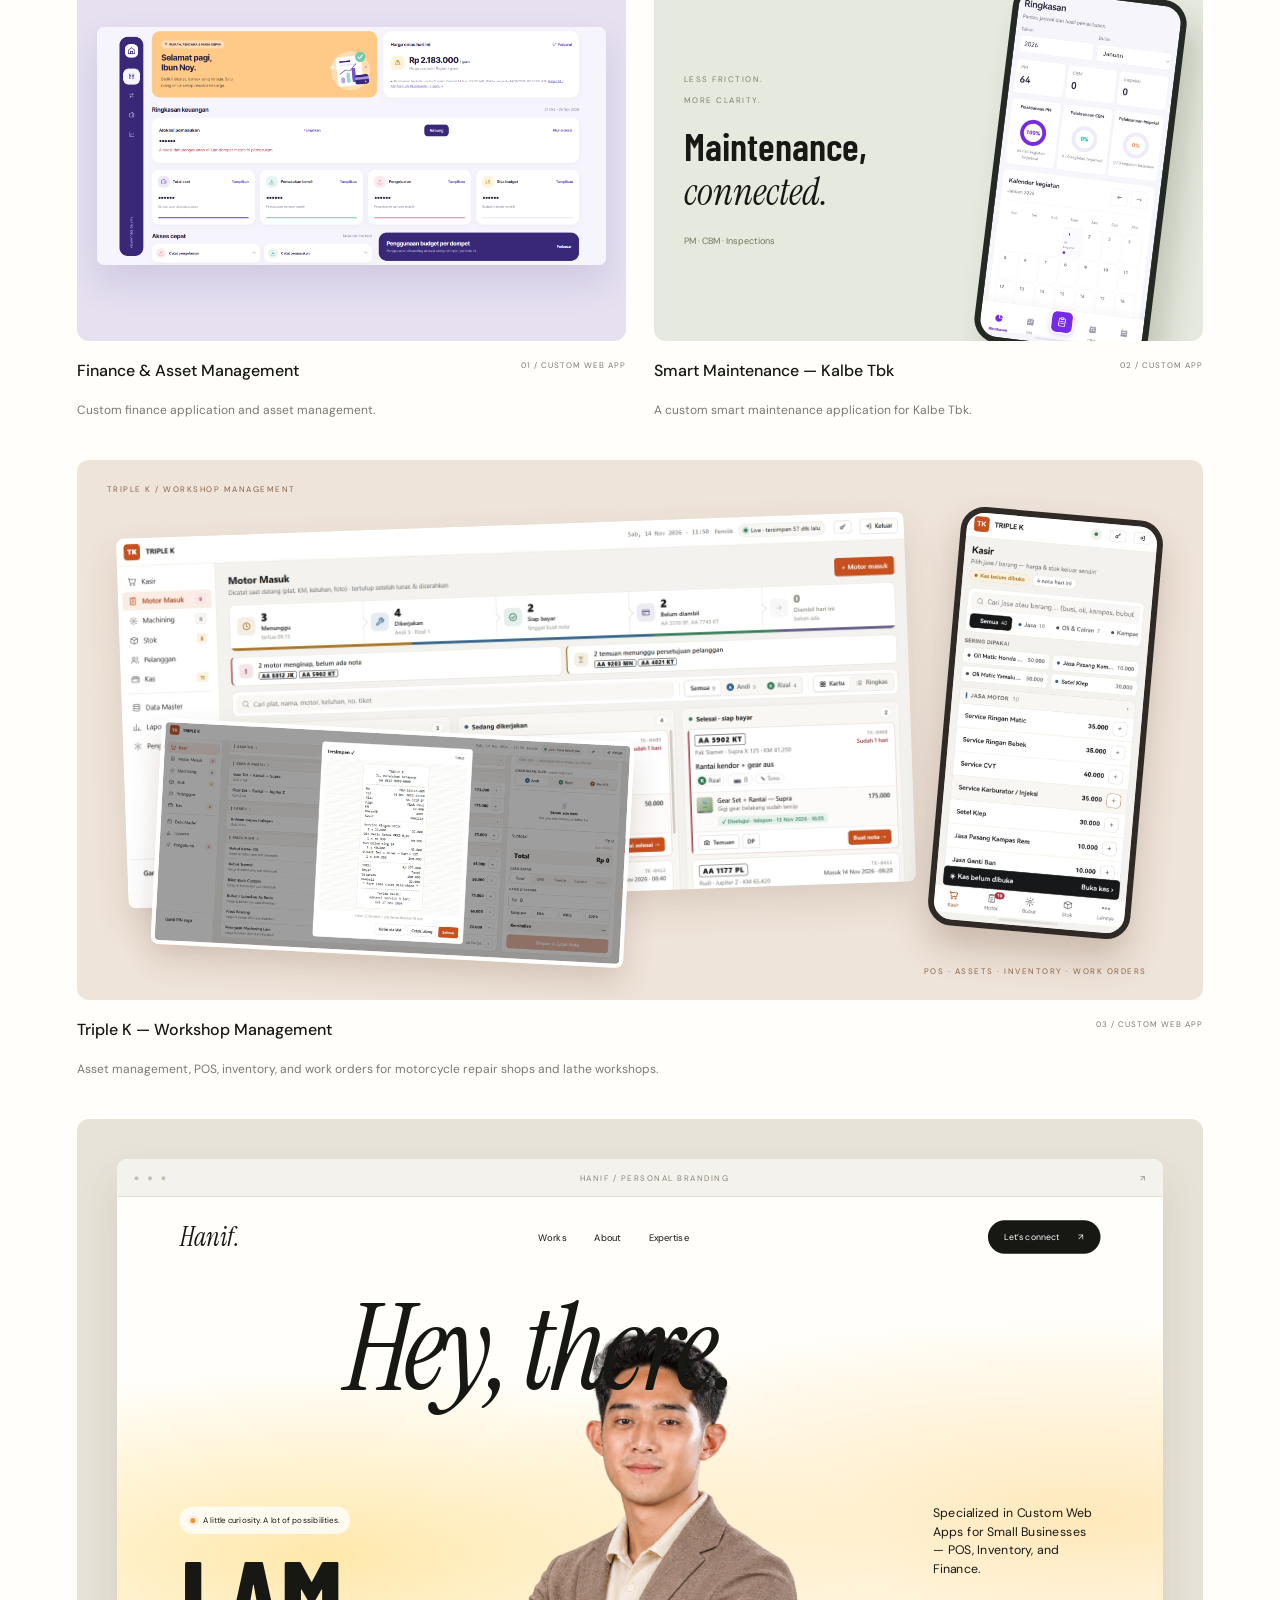
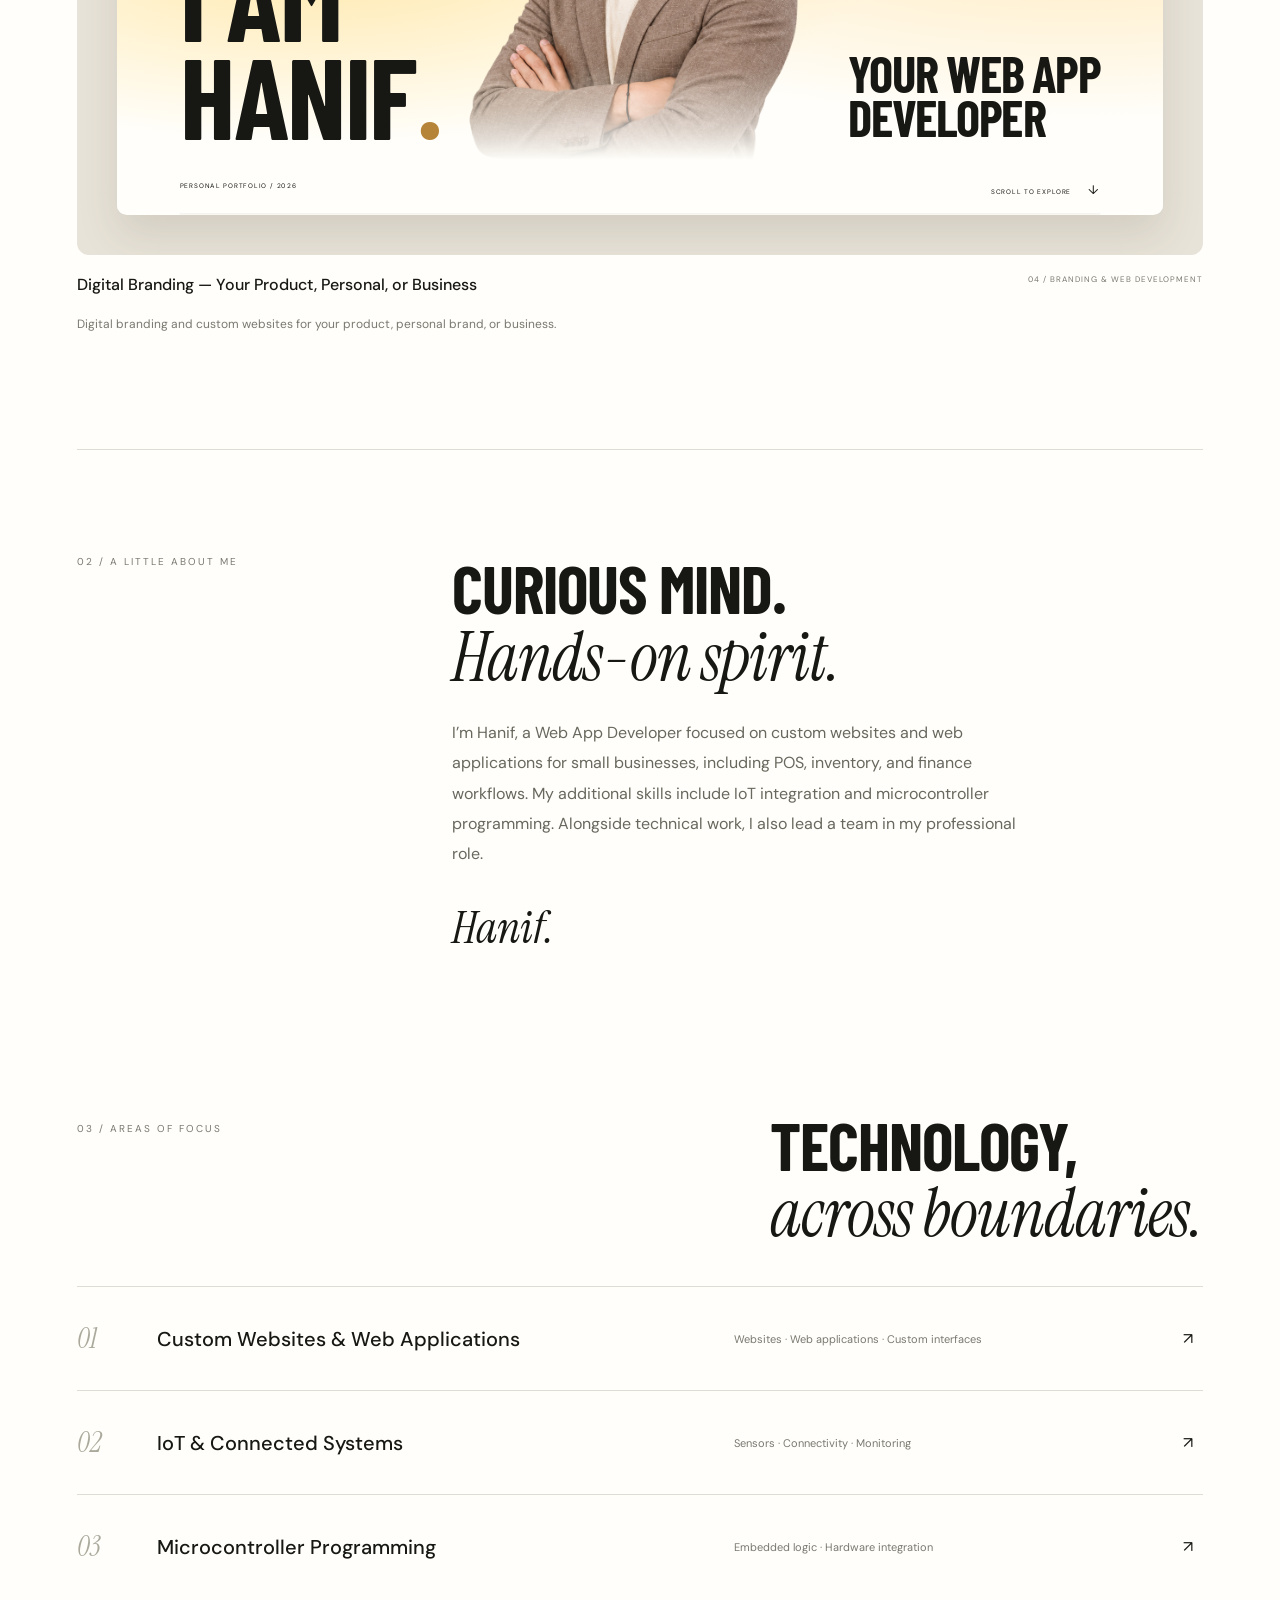
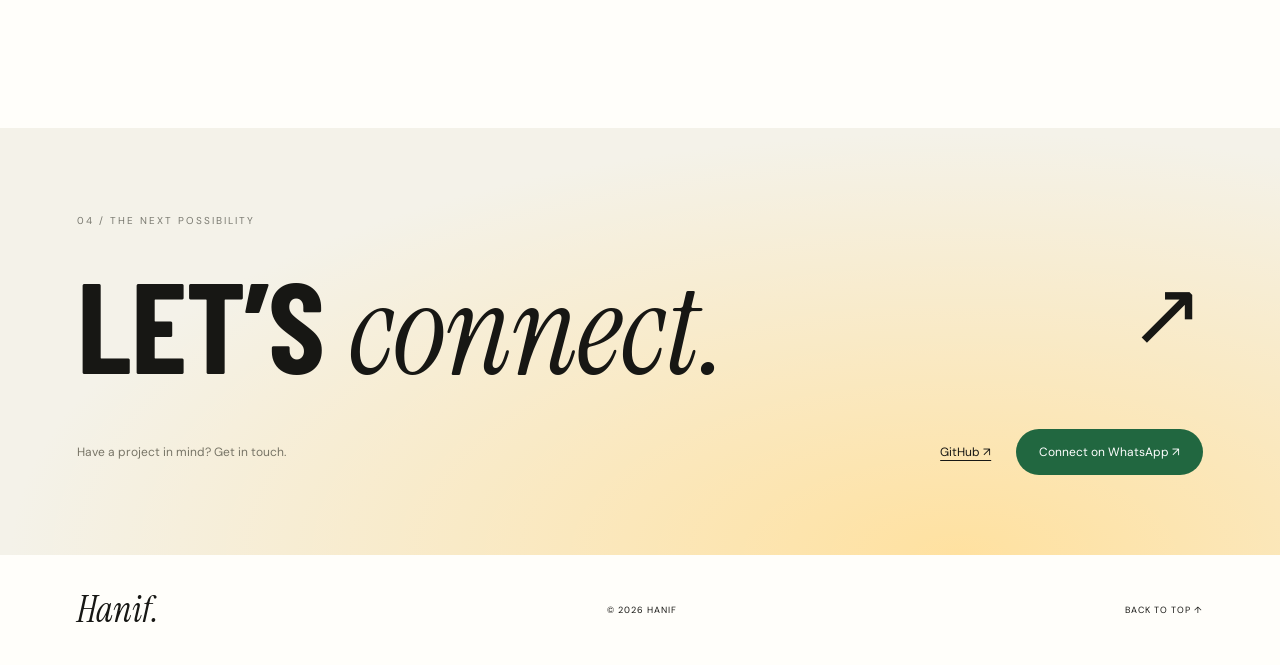
==== commit 8e8e9300: "Add WhatsApp contact link for portfolio enquiries" ====
--- a/index.html
+++ b/index.html
@@ -54,7 +54,7 @@
 
     <section class="about section wrap" id="about"><span class="eyebrow">02 / A LITTLE ABOUT ME</span><div><h2>CURIOUS MIND.<br><span class="serif">Hands-on spirit.</span></h2><p>I’m Hanif, a Web App Developer focused on custom websites and web applications for small businesses, including POS, inventory, and finance workflows. My additional skills include IoT integration and microcontroller programming. Alongside technical work, I also lead a team in my professional role.</p><span class="about-signature">Hanif.</span></div></section>
     <section class="expertise section wrap" id="expertise"><div class="section-top"><span class="eyebrow">03 / AREAS OF FOCUS</span><h2>TECHNOLOGY,<br><span class="serif">across boundaries.</span></h2></div><div class="expertise-row"><span>01</span><h3>Custom Websites & Web Applications</h3><p>Websites · Web applications · Custom interfaces</p><span>↗</span></div><div class="expertise-row"><span>02</span><h3>IoT & Connected Systems</h3><p>Sensors · Connectivity · Monitoring</p><span>↗</span></div><div class="expertise-row"><span>03</span><h3>Microcontroller Programming</h3><p>Embedded logic · Hardware integration</p><span>↗</span></div></section>
-    <section class="contact section" id="contact"><div class="wrap"><span class="eyebrow">04 / THE NEXT POSSIBILITY</span><h2>LET’S <span class="serif">connect.</span><span class="contact-arrow">↗</span></h2><div class="contact-bottom"><p>Find me on GitHub.</p><a class="pill" href="https://github.com/haniffdh" target="_blank" rel="noopener noreferrer">github.com/haniffdh ↗</a></div></div></section>
+    <section class="contact section" id="contact"><div class="wrap"><span class="eyebrow">04 / THE NEXT POSSIBILITY</span><h2>LET’S <span class="serif">connect.</span><span class="contact-arrow">↗</span></h2><div class="contact-bottom"><p>Have a project in mind? Get in touch.</p><div class="contact-actions"><a class="github-contact" href="https://github.com/haniffdh" target="_blank" rel="noopener noreferrer">GitHub ↗</a><a class="pill whatsapp-contact" href="https://wa.me/6281239199588" target="_blank" rel="noopener noreferrer">Connect on WhatsApp ↗</a></div></div></div></section>
   </main>
   <footer class="wrap"><a class="signature" href="#home">Hanif.</a><span>© 2026 HANIF</span><a href="#home">BACK TO TOP ↑</a></footer>
   <script src="portfolio-preview.js"></script>
--- a/styles.css
+++ b/styles.css
@@ -57,3 +57,9 @@
 .workshop-preview a:focus-visible{outline-offset:6px;outline:3px solid #a64d1c}
 @media(max-width:800px){.portfolio-grid .workshop-preview{height:380px}.workshop-orders{top:62px;left:5%;width:72%}.workshop-receipt{left:6%;bottom:42px;width:56%}.workshop-mobile{top:88px;right:4%;width:25%;border-width:4px;border-radius:16px;max-height:245px}.workshop-preview .project-overline{font-size:7px;left:20px}.workshop-preview-label{font-size:6px;bottom:18px;letter-spacing:.7px}}
 @media(max-width:420px){.portfolio-grid .workshop-preview{height:310px}.workshop-mobile{top:80px;max-height:195px;border-radius:12px}.workshop-receipt{bottom:42px}.workshop-preview .project-overline{font-size:6px}}
+
+.contact-actions{display:flex;align-items:center;gap:25px;flex-wrap:wrap}
+.github-contact{font-size:12px;text-decoration:underline;text-underline-offset:4px}
+.whatsapp-contact{background:#216740}
+.whatsapp-contact:hover{background:#174d2f}
+@media(max-width:600px){.contact-bottom{align-items:flex-start;flex-direction:column}.contact-actions{gap:20px}}
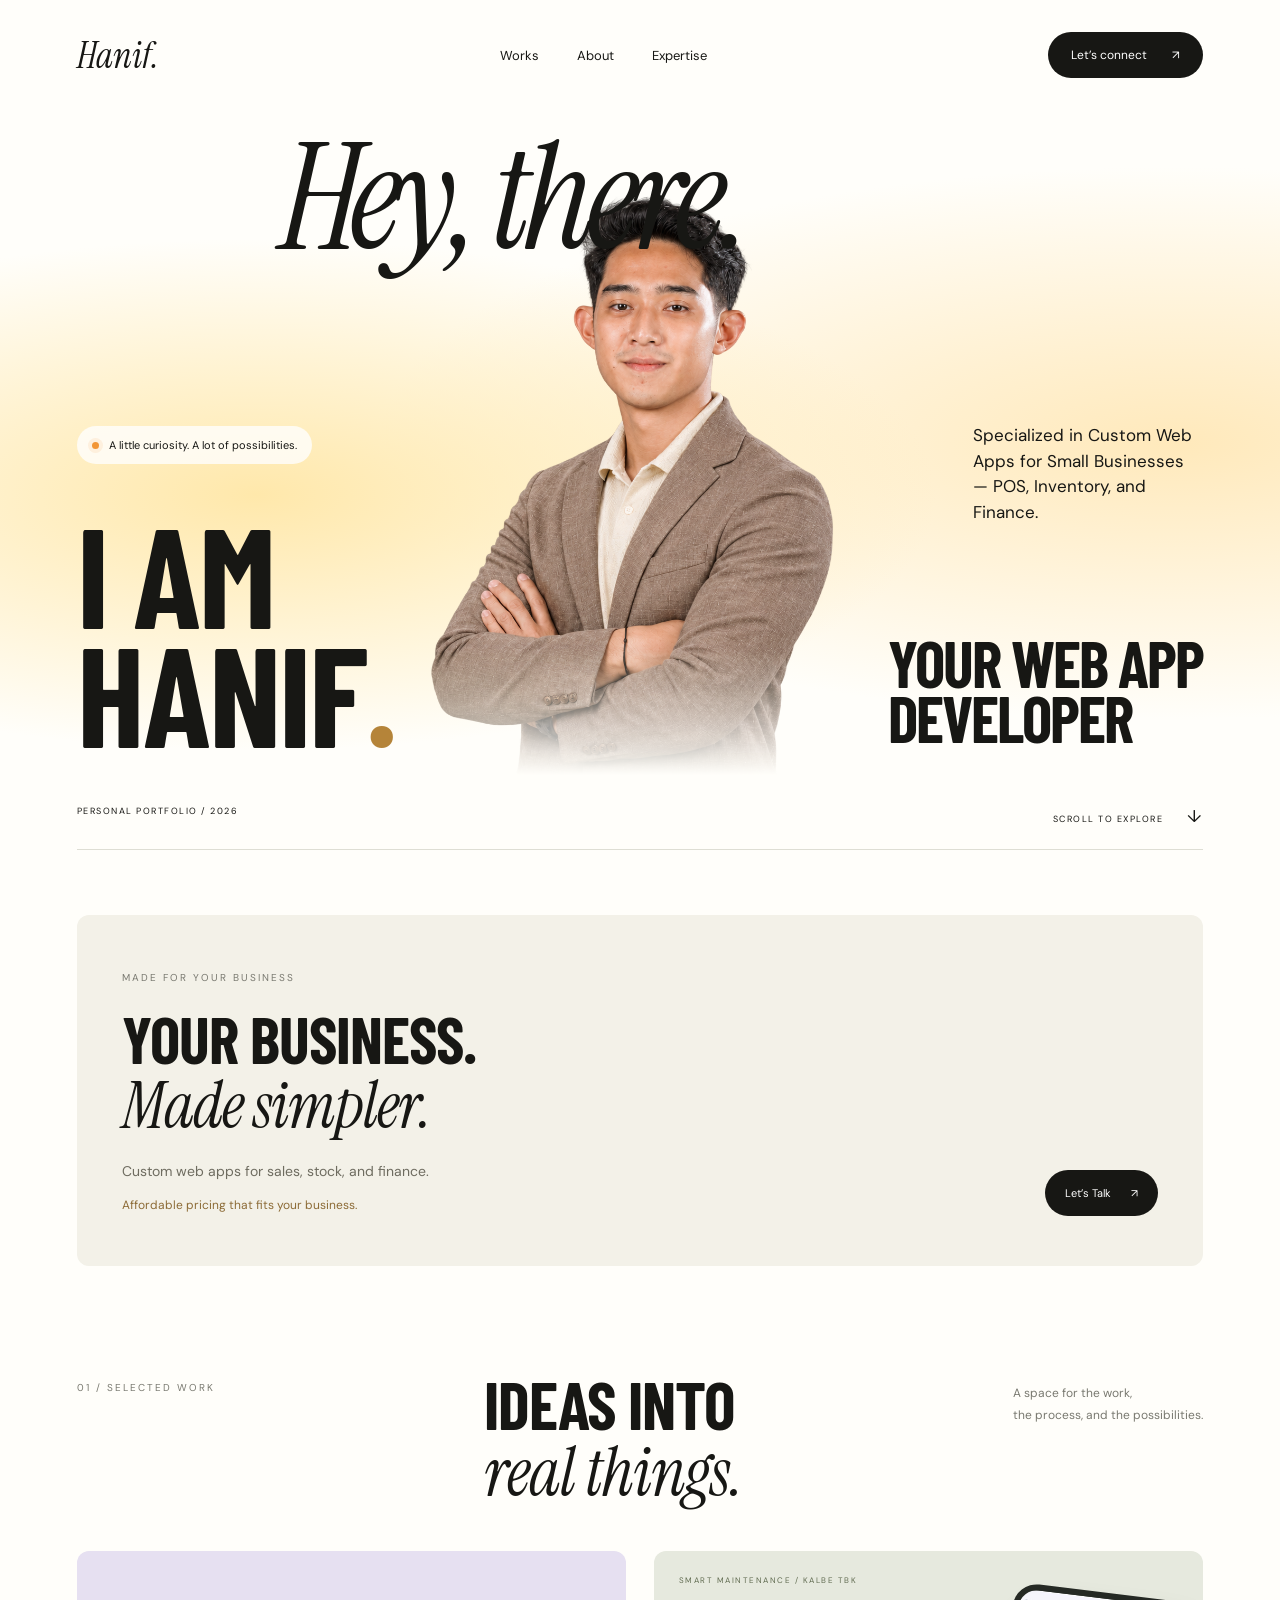
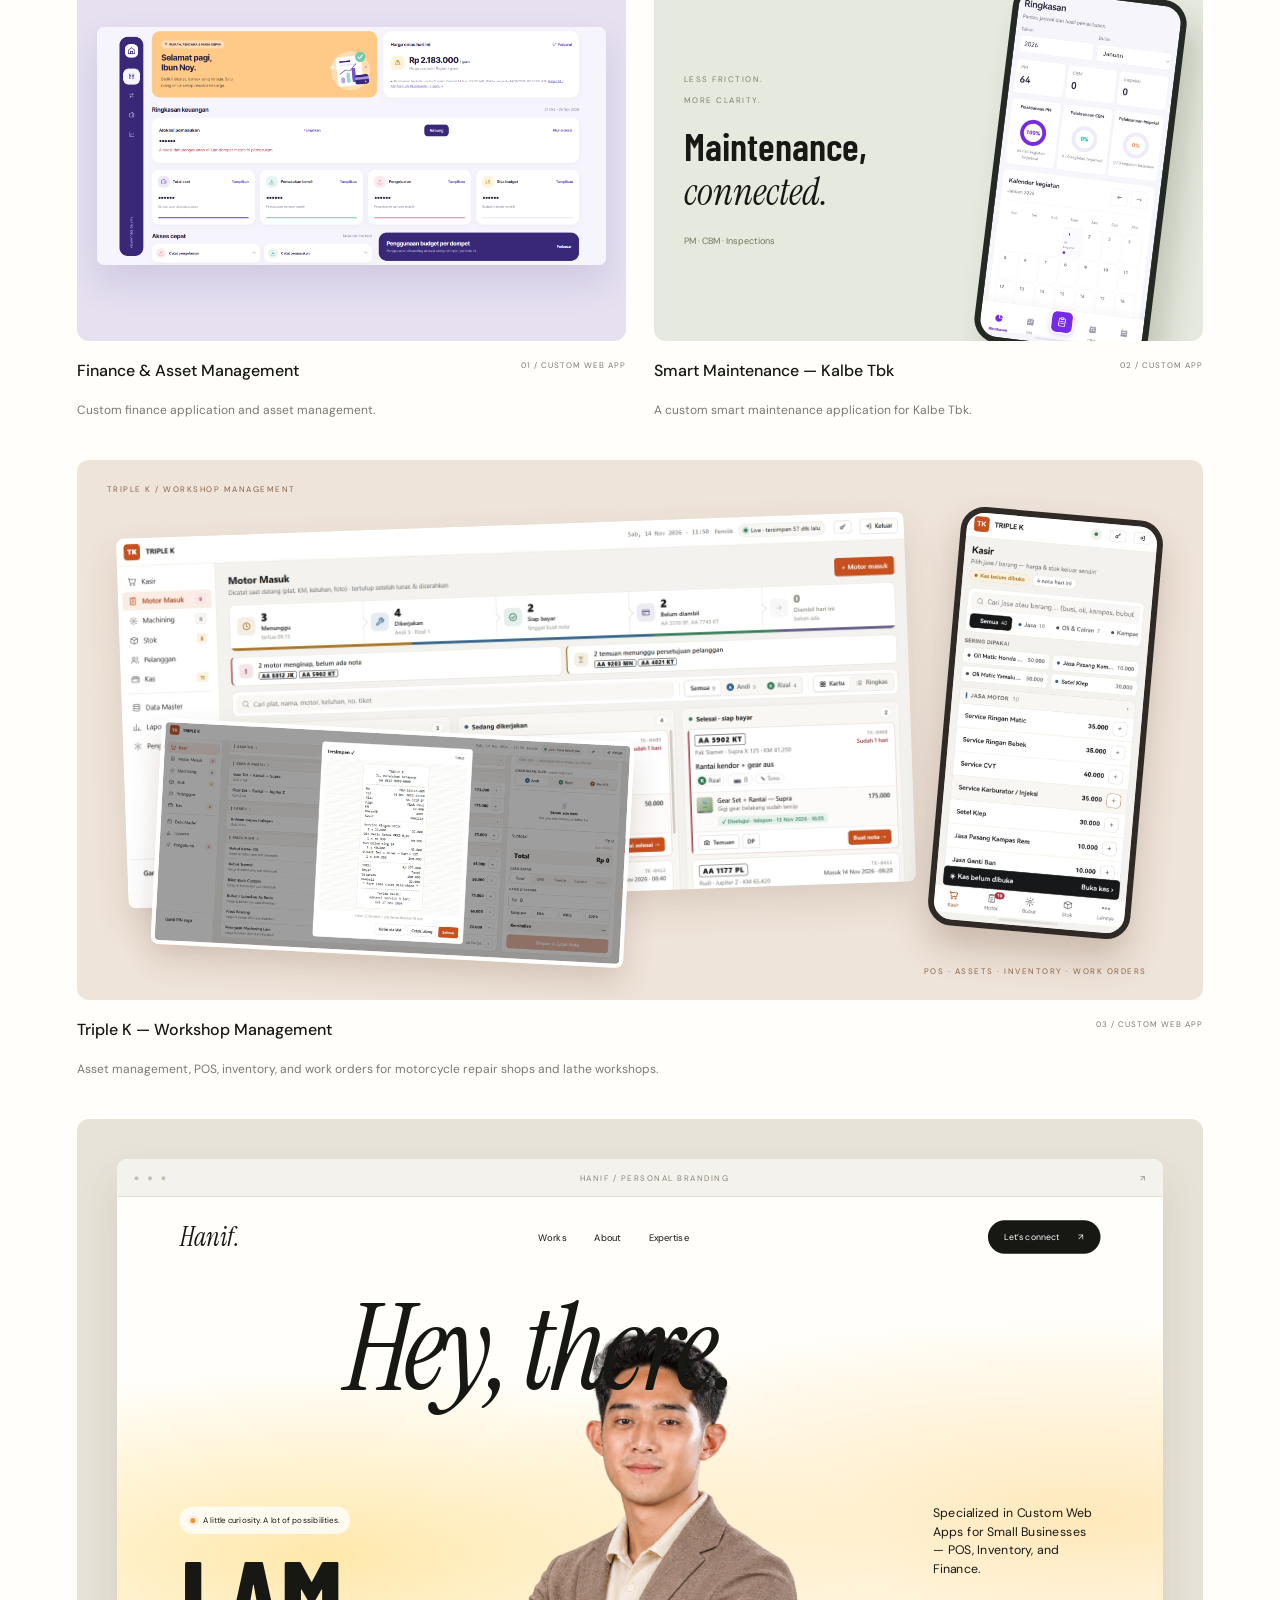
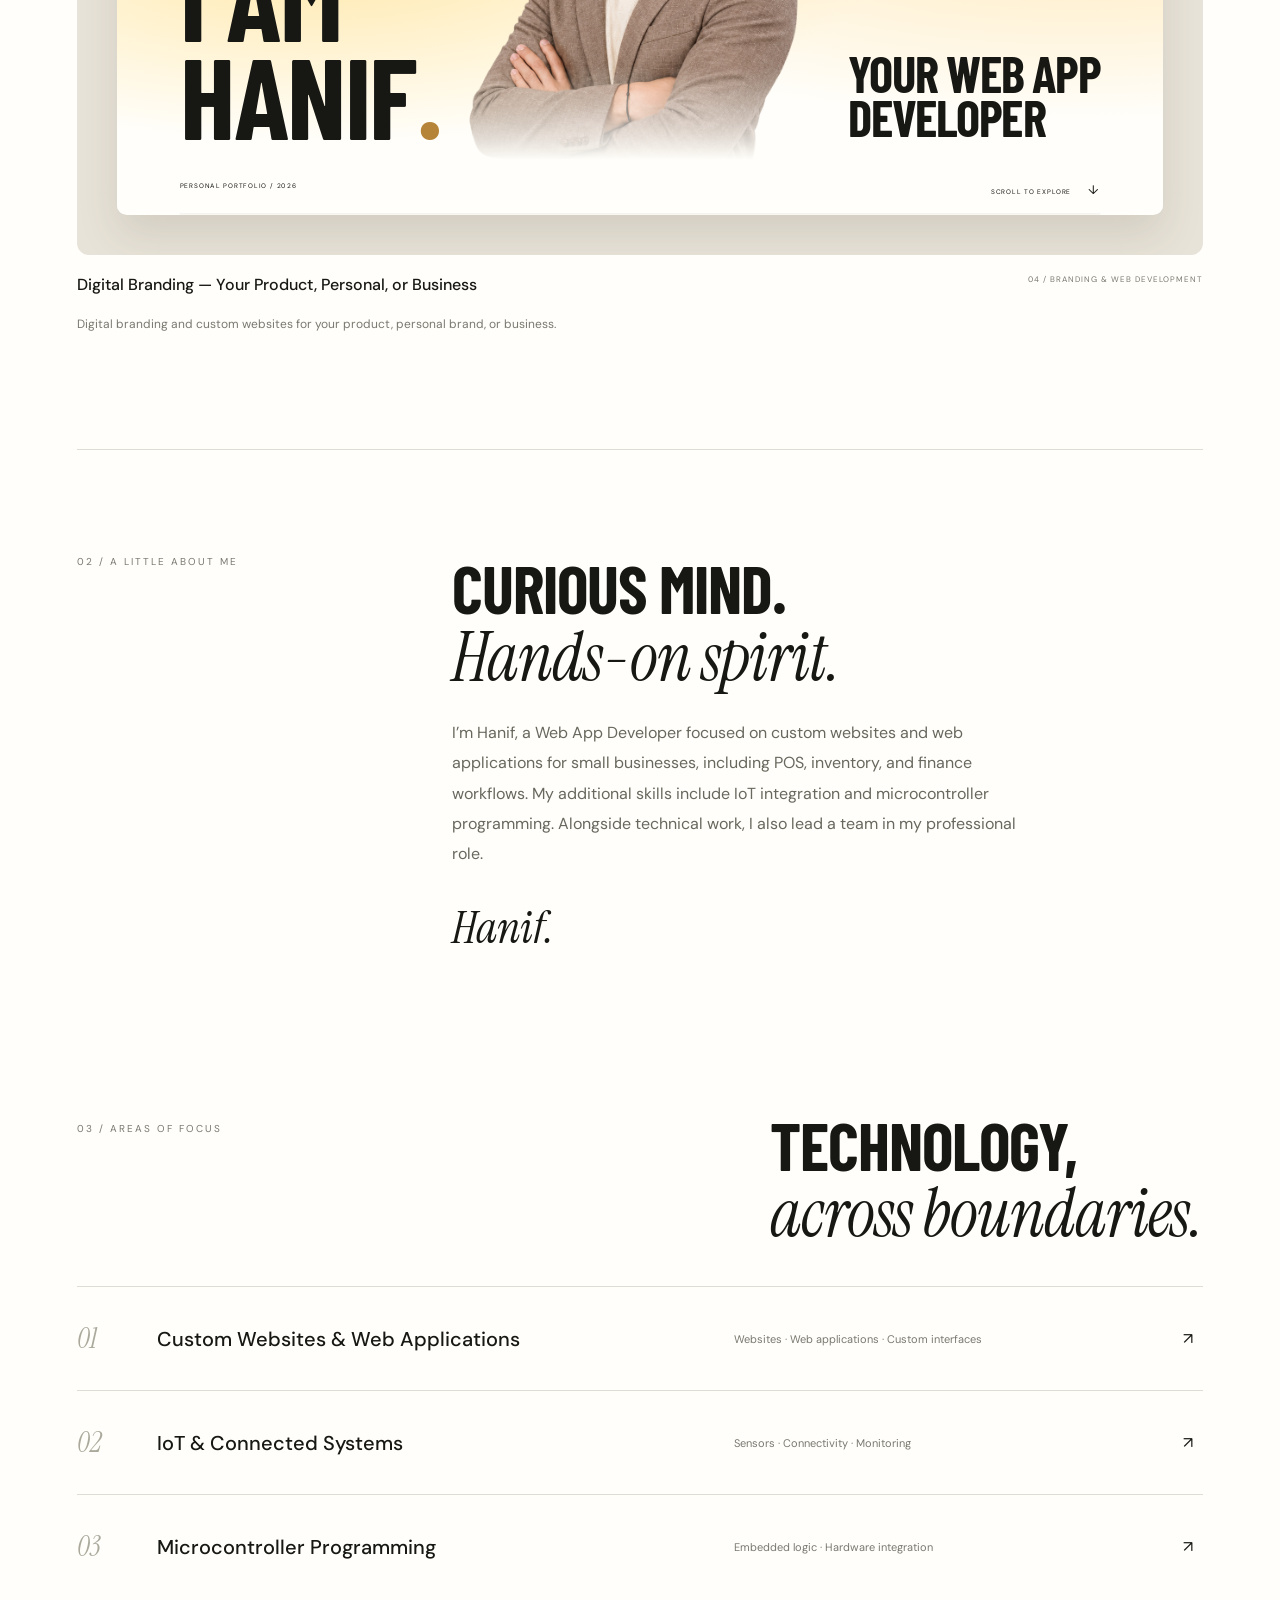
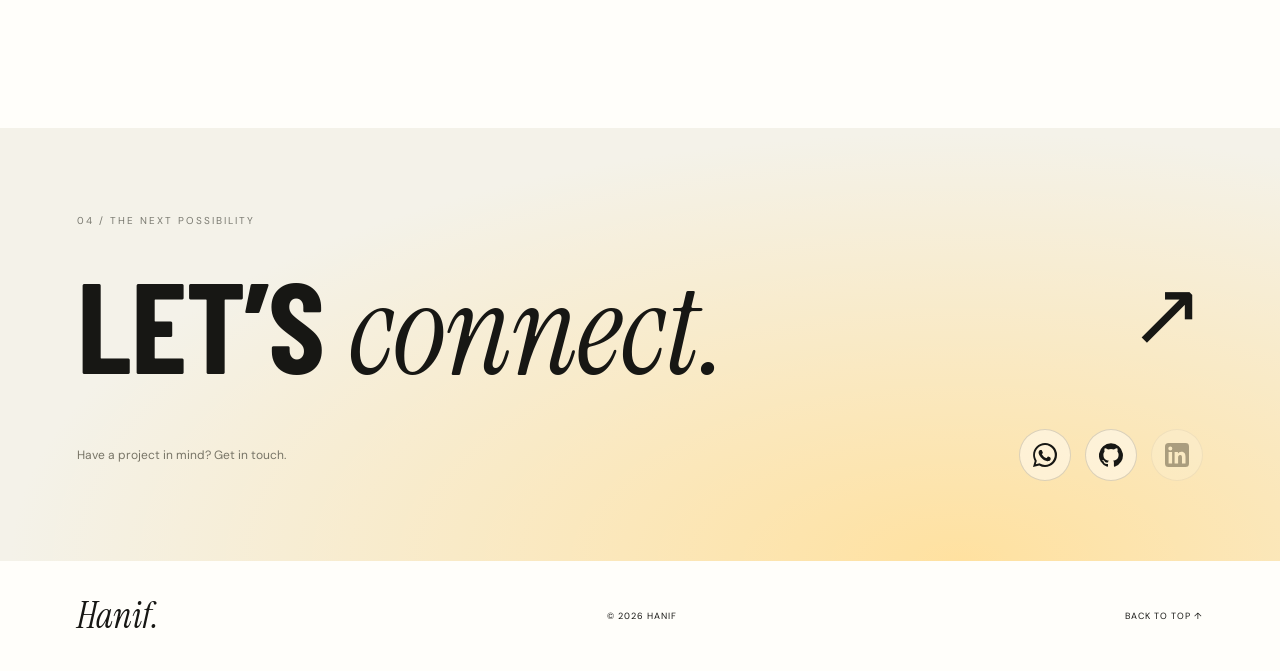
==== commit 5e396b76: "Replace contact buttons with accessible social icons" ====
--- a/index.html
+++ b/index.html
@@ -54,7 +54,11 @@
 
     <section class="about section wrap" id="about"><span class="eyebrow">02 / A LITTLE ABOUT ME</span><div><h2>CURIOUS MIND.<br><span class="serif">Hands-on spirit.</span></h2><p>I’m Hanif, a Web App Developer focused on custom websites and web applications for small businesses, including POS, inventory, and finance workflows. My additional skills include IoT integration and microcontroller programming. Alongside technical work, I also lead a team in my professional role.</p><span class="about-signature">Hanif.</span></div></section>
     <section class="expertise section wrap" id="expertise"><div class="section-top"><span class="eyebrow">03 / AREAS OF FOCUS</span><h2>TECHNOLOGY,<br><span class="serif">across boundaries.</span></h2></div><div class="expertise-row"><span>01</span><h3>Custom Websites & Web Applications</h3><p>Websites · Web applications · Custom interfaces</p><span>↗</span></div><div class="expertise-row"><span>02</span><h3>IoT & Connected Systems</h3><p>Sensors · Connectivity · Monitoring</p><span>↗</span></div><div class="expertise-row"><span>03</span><h3>Microcontroller Programming</h3><p>Embedded logic · Hardware integration</p><span>↗</span></div></section>
-    <section class="contact section" id="contact"><div class="wrap"><span class="eyebrow">04 / THE NEXT POSSIBILITY</span><h2>LET’S <span class="serif">connect.</span><span class="contact-arrow">↗</span></h2><div class="contact-bottom"><p>Have a project in mind? Get in touch.</p><div class="contact-actions"><a class="github-contact" href="https://github.com/haniffdh" target="_blank" rel="noopener noreferrer">GitHub ↗</a><a class="pill whatsapp-contact" href="https://wa.me/6281239199588" target="_blank" rel="noopener noreferrer">Connect on WhatsApp ↗</a></div></div></div></section>
+    <section class="contact section" id="contact"><div class="wrap"><span class="eyebrow">04 / THE NEXT POSSIBILITY</span><h2>LET’S <span class="serif">connect.</span><span class="contact-arrow">↗</span></h2><div class="contact-bottom"><p>Have a project in mind? Get in touch.</p><div class="contact-actions" aria-label="Social profiles">
+<a class="social-icon social-whatsapp" href="https://wa.me/6281239199588" target="_blank" rel="noopener noreferrer" aria-label="Chat with Hanif on WhatsApp" title="WhatsApp"><svg viewBox="0 0 24 24" aria-hidden="true"><path fill="currentColor" d="M20.5 3.5A11.8 11.8 0 0 0 12.1 0C5.5 0 .1 5.4.1 12c0 2.1.6 4.2 1.6 6L0 24l6.2-1.6a12 12 0 0 0 5.9 1.5H12c6.6 0 12-5.4 12-12a11.8 11.8 0 0 0-3.5-8.4ZM12 21.9a10 10 0 0 1-5.1-1.4l-.4-.2-3.7 1 1-3.6-.3-.4A9.9 9.9 0 1 1 12 21.9Zm5.5-7.4c-.3-.1-1.8-.9-2.1-1-.3-.1-.5-.1-.7.2l-1 1.2c-.2.2-.4.2-.7.1a8.1 8.1 0 0 1-4-3.5c-.3-.4.3-.4.8-1.4.1-.2 0-.4 0-.6l-.9-2.1c-.2-.6-.5-.5-.7-.5h-.6c-.2 0-.6.1-.9.4-.3.3-1.1 1-1.1 2.5s1.1 2.9 1.3 3.1c.1.2 2.1 3.2 5.1 4.5 1.9.8 2.6.9 3.5.7.6-.1 1.8-.7 2-1.4.3-.7.3-1.3.2-1.4-.1-.2-.3-.3-.6-.4Z"/></svg></a>
+<a class="social-icon social-github" href="https://github.com/haniffdh" target="_blank" rel="noopener noreferrer" aria-label="Hanif on GitHub" title="GitHub"><svg viewBox="0 0 24 24" aria-hidden="true"><path fill="currentColor" d="M12 .3a12 12 0 0 0-3.8 23.4c.6.1.8-.3.8-.6v-2.2c-3.3.7-4-1.4-4-1.4-.5-1.4-1.3-1.7-1.3-1.7-1.1-.8.1-.8.1-.8 1.2.1 1.8 1.2 1.8 1.2 1.1 1.8 2.8 1.3 3.5 1 .1-.8.4-1.3.8-1.6-2.7-.3-5.5-1.3-5.5-5.9 0-1.3.5-2.4 1.2-3.2-.1-.3-.5-1.5.1-3.2 0 0 1-.3 3.3 1.2a11.5 11.5 0 0 1 6 0C17.3 5 18.3 5.3 18.3 5.3c.6 1.7.2 2.9.1 3.2.7.8 1.2 1.9 1.2 3.2 0 4.6-2.8 5.6-5.5 5.9.4.4.8 1.1.8 2.2v3.3c0 .3.2.7.8.6A12 12 0 0 0 12 .3Z"/></svg></a>
+<button class="social-icon social-linkedin" type="button" disabled aria-label="LinkedIn profile coming soon" title="LinkedIn — profile link pending"><svg viewBox="0 0 24 24" aria-hidden="true"><path fill="currentColor" d="M20.5 0h-17A3.5 3.5 0 0 0 0 3.5v17A3.5 3.5 0 0 0 3.5 24h17a3.5 3.5 0 0 0 3.5-3.5v-17A3.5 3.5 0 0 0 20.5 0ZM7.1 20.5H3.6V9h3.5ZM5.3 7.4a2 2 0 1 1 0-4 2 2 0 0 1 0 4Zm15.2 13.1H17v-5.6c0-1.3 0-3-1.8-3s-2.1 1.4-2.1 2.9v5.7H9.6V9h3.3v1.6h.1a3.7 3.7 0 0 1 3.3-1.8c3.5 0 4.2 2.3 4.2 5.3Z"/></svg></button>
+</div></div></div></section>
   </main>
   <footer class="wrap"><a class="signature" href="#home">Hanif.</a><span>© 2026 HANIF</span><a href="#home">BACK TO TOP ↑</a></footer>
   <script src="portfolio-preview.js"></script>
--- a/styles.css
+++ b/styles.css
@@ -63,3 +63,13 @@
 .whatsapp-contact{background:#216740}
 .whatsapp-contact:hover{background:#174d2f}
 @media(max-width:600px){.contact-bottom{align-items:flex-start;flex-direction:column}.contact-actions{gap:20px}}
+
+.contact-actions{gap:14px}
+.social-icon{display:inline-flex;width:52px;height:52px;align-items:center;justify-content:center;padding:13px;border:1px solid #19191426;border-radius:50%;background:#fffefa80;color:var(--ink);transition:background .15s,color .15s,transform .15s}
+.social-icon svg{width:24px;height:24px;display:block}
+.social-icon:hover{transform:translateY(-3px);background:var(--ink);color:white}
+.social-whatsapp:hover{background:#216740;border-color:#216740}
+.social-linkedin:hover{background:#0a66c2;border-color:#0a66c2}
+.social-icon:focus-visible{outline:3px solid #b58439;outline-offset:5px}
+.social-icon:disabled{opacity:.35;cursor:default;transform:none;background:#fffefa80;color:var(--ink);border-color:#19191426}
+@media(prefers-reduced-motion:reduce){.social-icon{transition:none}.social-icon:hover{transform:none}}
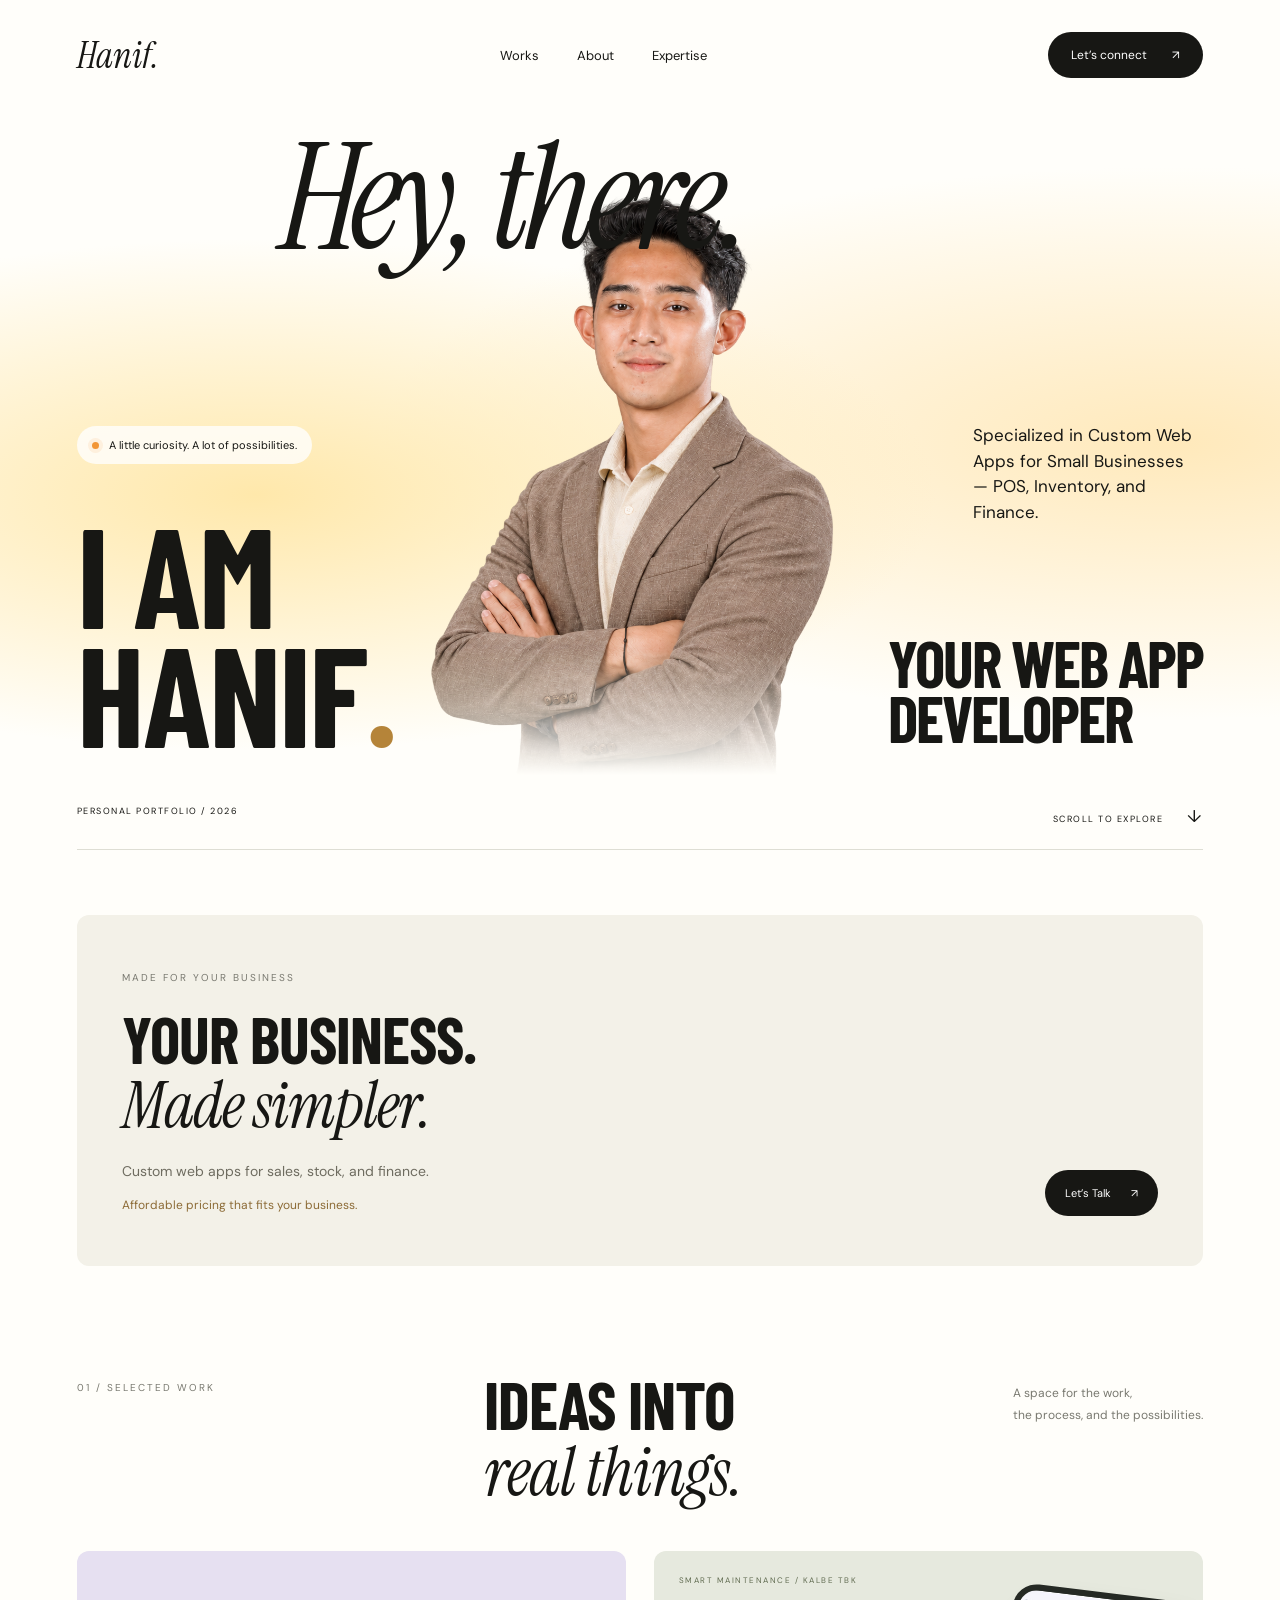
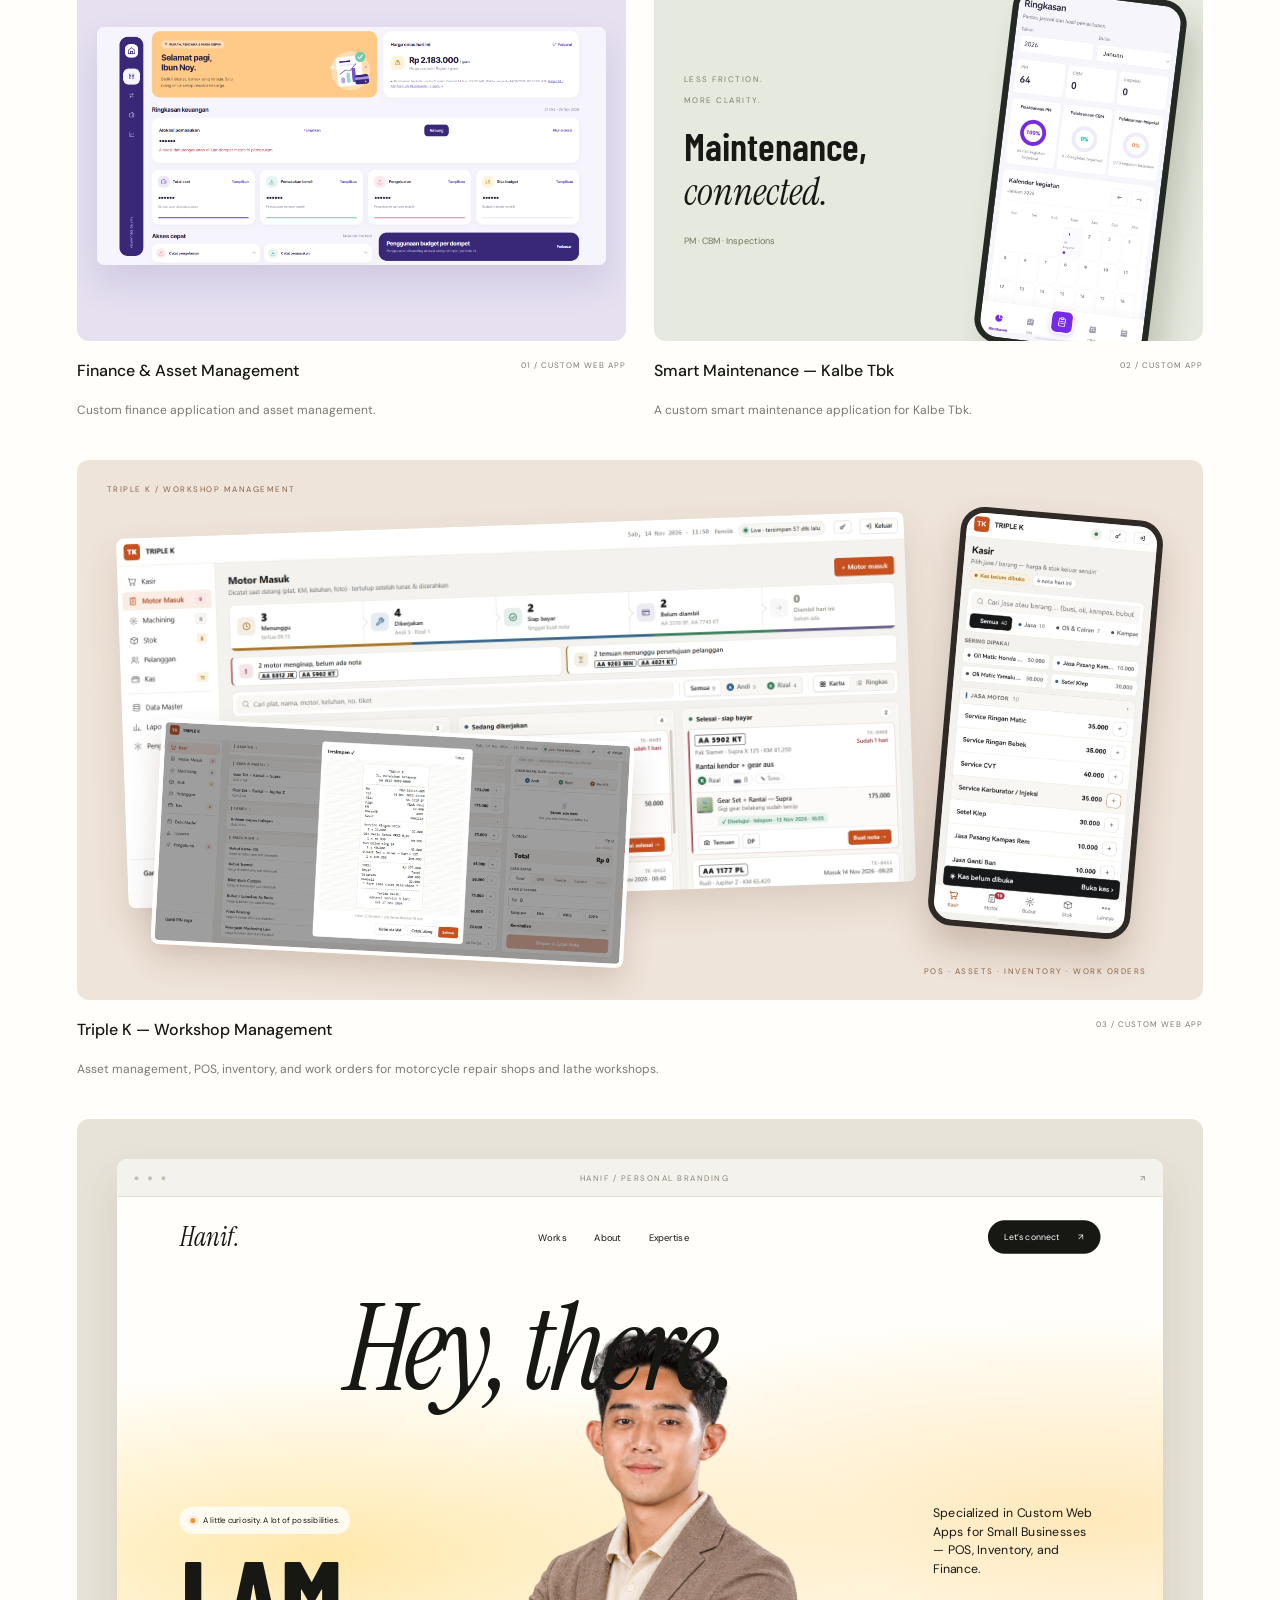
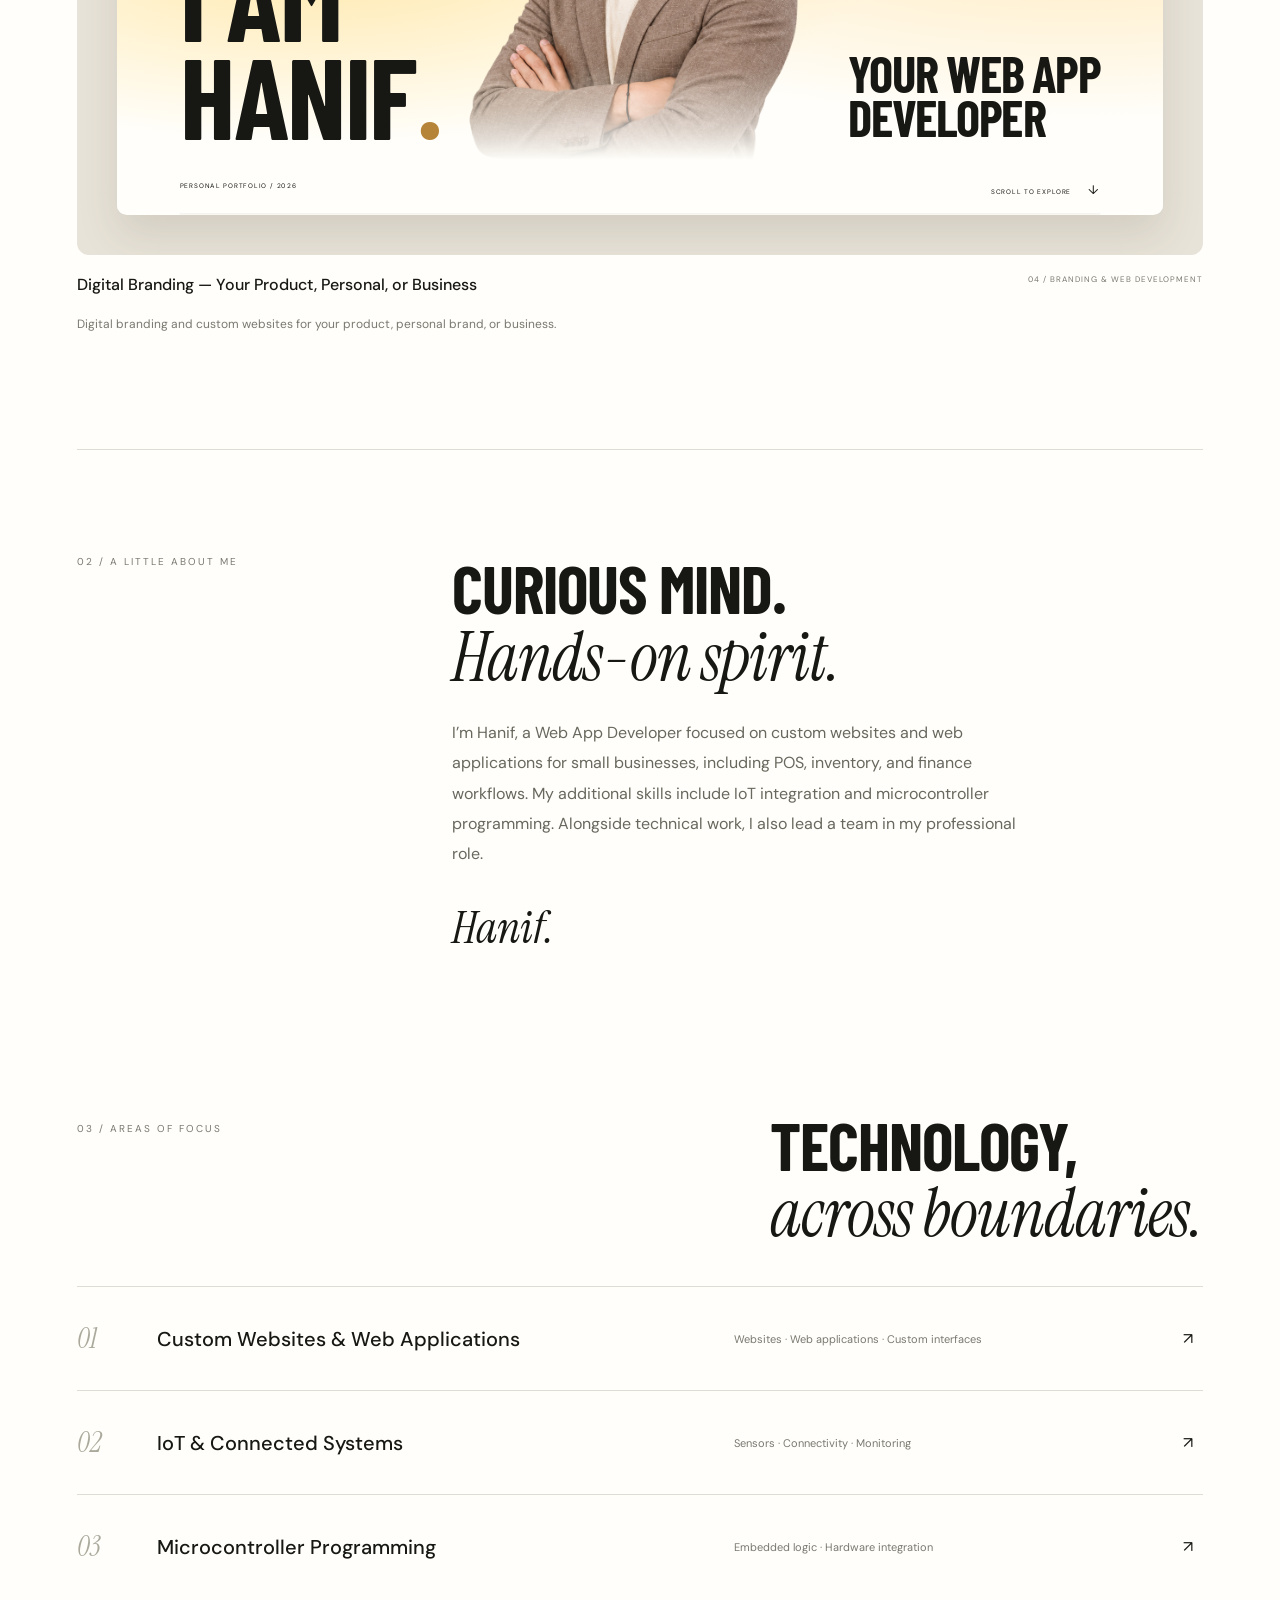
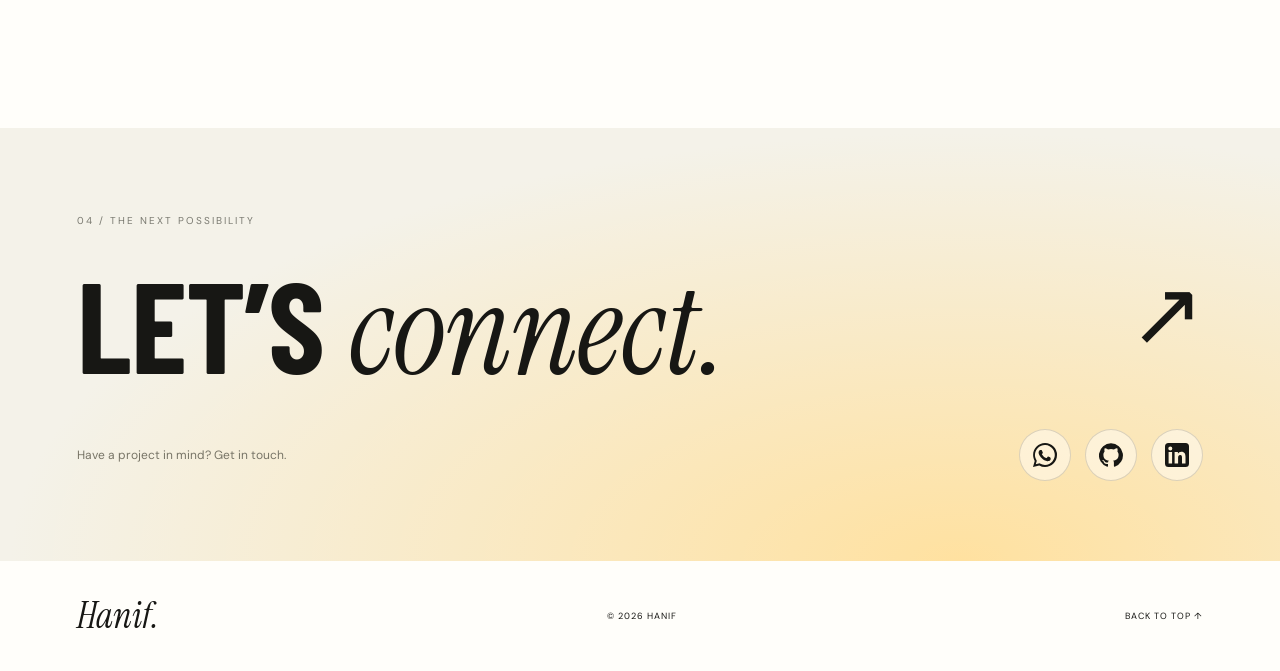
==== commit bc8717a0: "Activate LinkedIn profile contact link" ====
--- a/index.html
+++ b/index.html
@@ -57,7 +57,7 @@
     <section class="contact section" id="contact"><div class="wrap"><span class="eyebrow">04 / THE NEXT POSSIBILITY</span><h2>LET’S <span class="serif">connect.</span><span class="contact-arrow">↗</span></h2><div class="contact-bottom"><p>Have a project in mind? Get in touch.</p><div class="contact-actions" aria-label="Social profiles">
 <a class="social-icon social-whatsapp" href="https://wa.me/6281239199588" target="_blank" rel="noopener noreferrer" aria-label="Chat with Hanif on WhatsApp" title="WhatsApp"><svg viewBox="0 0 24 24" aria-hidden="true"><path fill="currentColor" d="M20.5 3.5A11.8 11.8 0 0 0 12.1 0C5.5 0 .1 5.4.1 12c0 2.1.6 4.2 1.6 6L0 24l6.2-1.6a12 12 0 0 0 5.9 1.5H12c6.6 0 12-5.4 12-12a11.8 11.8 0 0 0-3.5-8.4ZM12 21.9a10 10 0 0 1-5.1-1.4l-.4-.2-3.7 1 1-3.6-.3-.4A9.9 9.9 0 1 1 12 21.9Zm5.5-7.4c-.3-.1-1.8-.9-2.1-1-.3-.1-.5-.1-.7.2l-1 1.2c-.2.2-.4.2-.7.1a8.1 8.1 0 0 1-4-3.5c-.3-.4.3-.4.8-1.4.1-.2 0-.4 0-.6l-.9-2.1c-.2-.6-.5-.5-.7-.5h-.6c-.2 0-.6.1-.9.4-.3.3-1.1 1-1.1 2.5s1.1 2.9 1.3 3.1c.1.2 2.1 3.2 5.1 4.5 1.9.8 2.6.9 3.5.7.6-.1 1.8-.7 2-1.4.3-.7.3-1.3.2-1.4-.1-.2-.3-.3-.6-.4Z"/></svg></a>
 <a class="social-icon social-github" href="https://github.com/haniffdh" target="_blank" rel="noopener noreferrer" aria-label="Hanif on GitHub" title="GitHub"><svg viewBox="0 0 24 24" aria-hidden="true"><path fill="currentColor" d="M12 .3a12 12 0 0 0-3.8 23.4c.6.1.8-.3.8-.6v-2.2c-3.3.7-4-1.4-4-1.4-.5-1.4-1.3-1.7-1.3-1.7-1.1-.8.1-.8.1-.8 1.2.1 1.8 1.2 1.8 1.2 1.1 1.8 2.8 1.3 3.5 1 .1-.8.4-1.3.8-1.6-2.7-.3-5.5-1.3-5.5-5.9 0-1.3.5-2.4 1.2-3.2-.1-.3-.5-1.5.1-3.2 0 0 1-.3 3.3 1.2a11.5 11.5 0 0 1 6 0C17.3 5 18.3 5.3 18.3 5.3c.6 1.7.2 2.9.1 3.2.7.8 1.2 1.9 1.2 3.2 0 4.6-2.8 5.6-5.5 5.9.4.4.8 1.1.8 2.2v3.3c0 .3.2.7.8.6A12 12 0 0 0 12 .3Z"/></svg></a>
-<button class="social-icon social-linkedin" type="button" disabled aria-label="LinkedIn profile coming soon" title="LinkedIn — profile link pending"><svg viewBox="0 0 24 24" aria-hidden="true"><path fill="currentColor" d="M20.5 0h-17A3.5 3.5 0 0 0 0 3.5v17A3.5 3.5 0 0 0 3.5 24h17a3.5 3.5 0 0 0 3.5-3.5v-17A3.5 3.5 0 0 0 20.5 0ZM7.1 20.5H3.6V9h3.5ZM5.3 7.4a2 2 0 1 1 0-4 2 2 0 0 1 0 4Zm15.2 13.1H17v-5.6c0-1.3 0-3-1.8-3s-2.1 1.4-2.1 2.9v5.7H9.6V9h3.3v1.6h.1a3.7 3.7 0 0 1 3.3-1.8c3.5 0 4.2 2.3 4.2 5.3Z"/></svg></button>
+<a class="social-icon social-linkedin" href="https://www.linkedin.com/in/haniffadhlurrahman/" target="_blank" rel="noopener noreferrer" aria-label="Hanif on LinkedIn" title="LinkedIn"><svg viewBox="0 0 24 24" aria-hidden="true"><path fill="currentColor" d="M20.5 0h-17A3.5 3.5 0 0 0 0 3.5v17A3.5 3.5 0 0 0 3.5 24h17a3.5 3.5 0 0 0 3.5-3.5v-17A3.5 3.5 0 0 0 20.5 0ZM7.1 20.5H3.6V9h3.5ZM5.3 7.4a2 2 0 1 1 0-4 2 2 0 0 1 0 4Zm15.2 13.1H17v-5.6c0-1.3 0-3-1.8-3s-2.1 1.4-2.1 2.9v5.7H9.6V9h3.3v1.6h.1a3.7 3.7 0 0 1 3.3-1.8c3.5 0 4.2 2.3 4.2 5.3Z"/></svg></a>
 </div></div></div></section>
   </main>
   <footer class="wrap"><a class="signature" href="#home">Hanif.</a><span>© 2026 HANIF</span><a href="#home">BACK TO TOP ↑</a></footer>
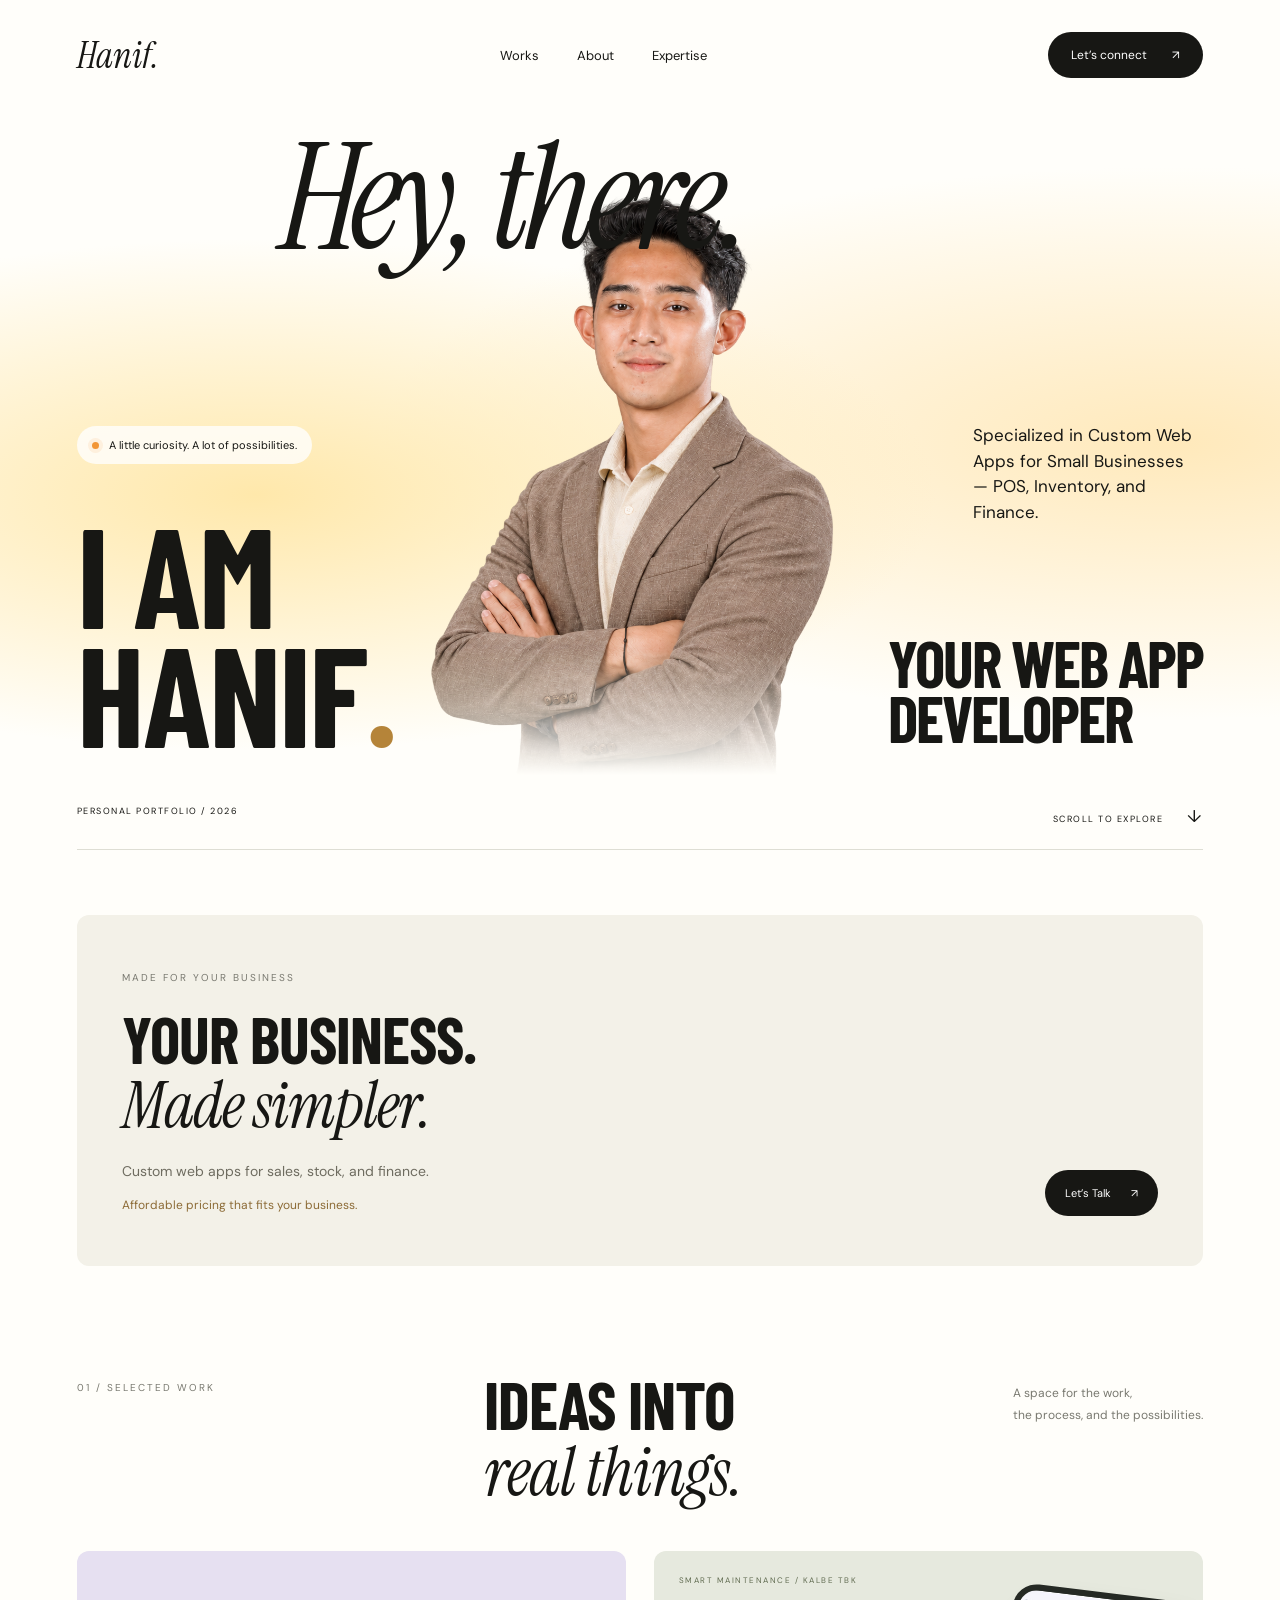
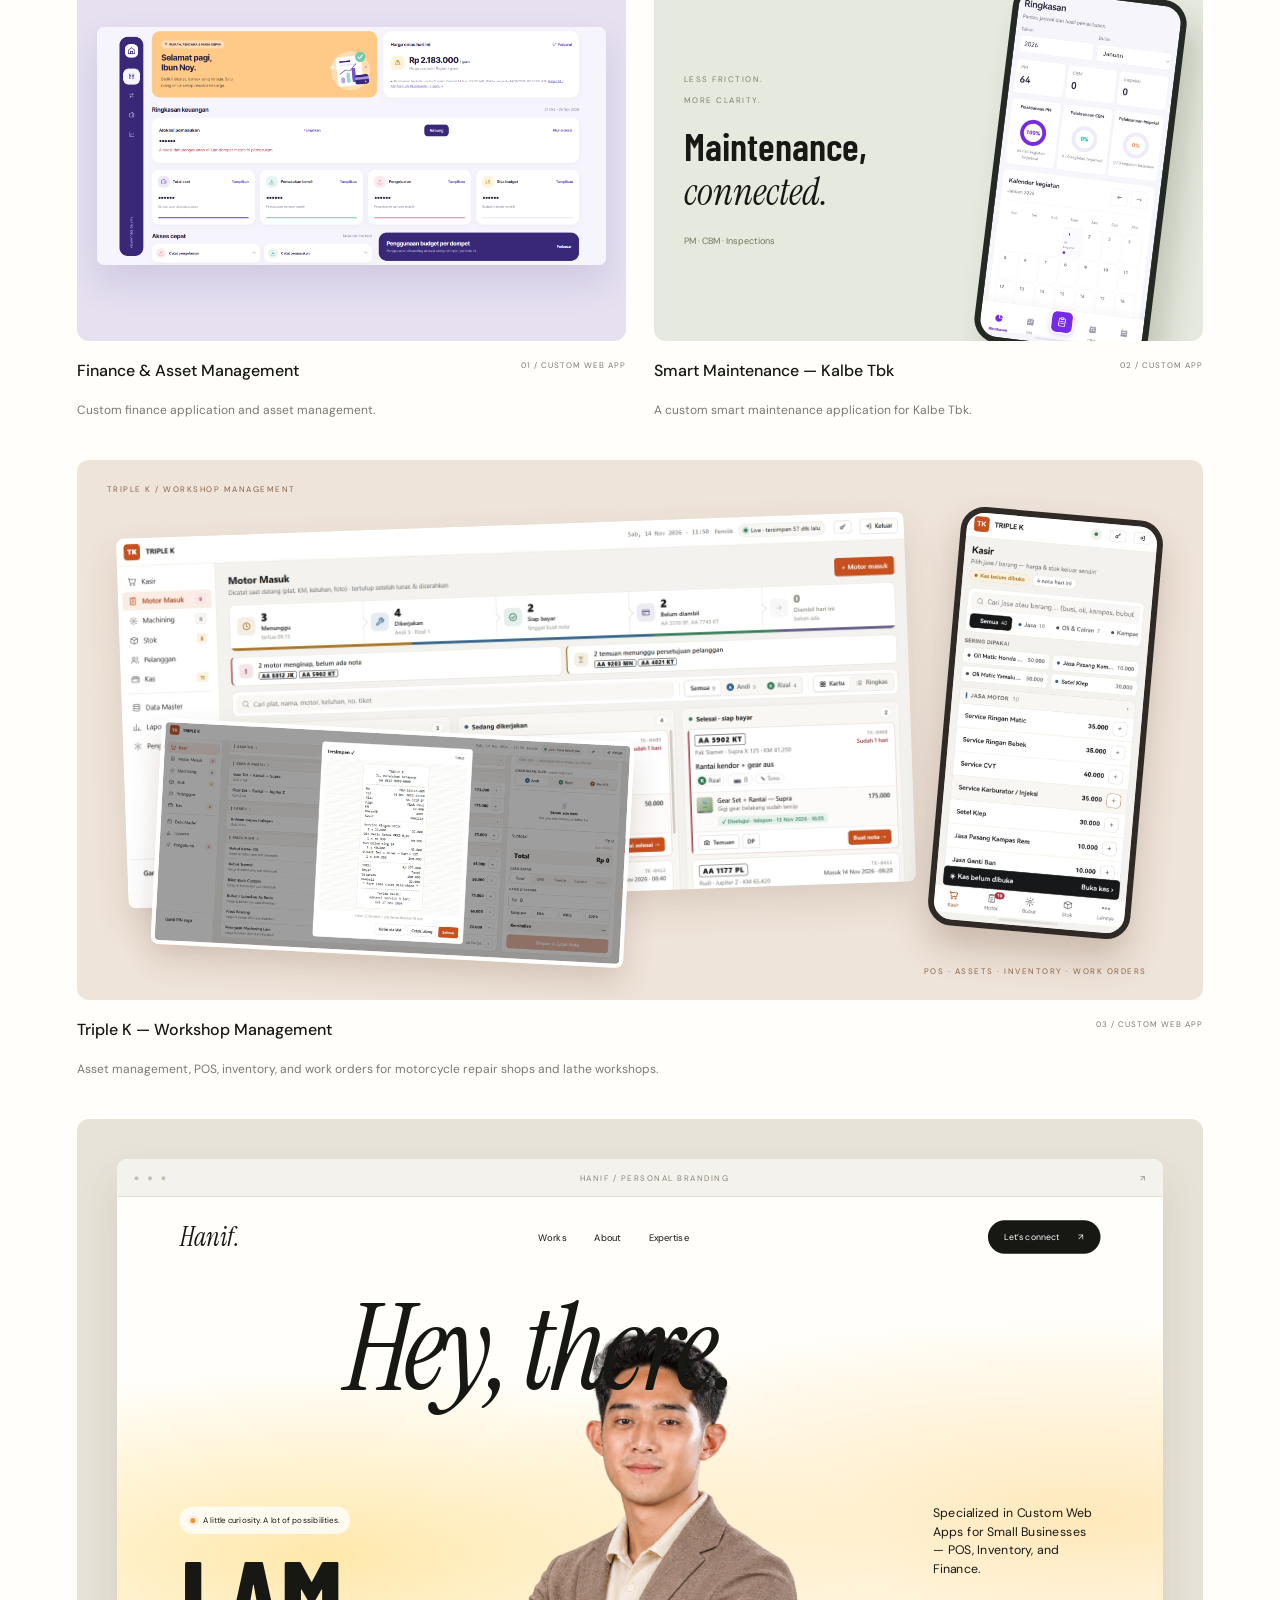
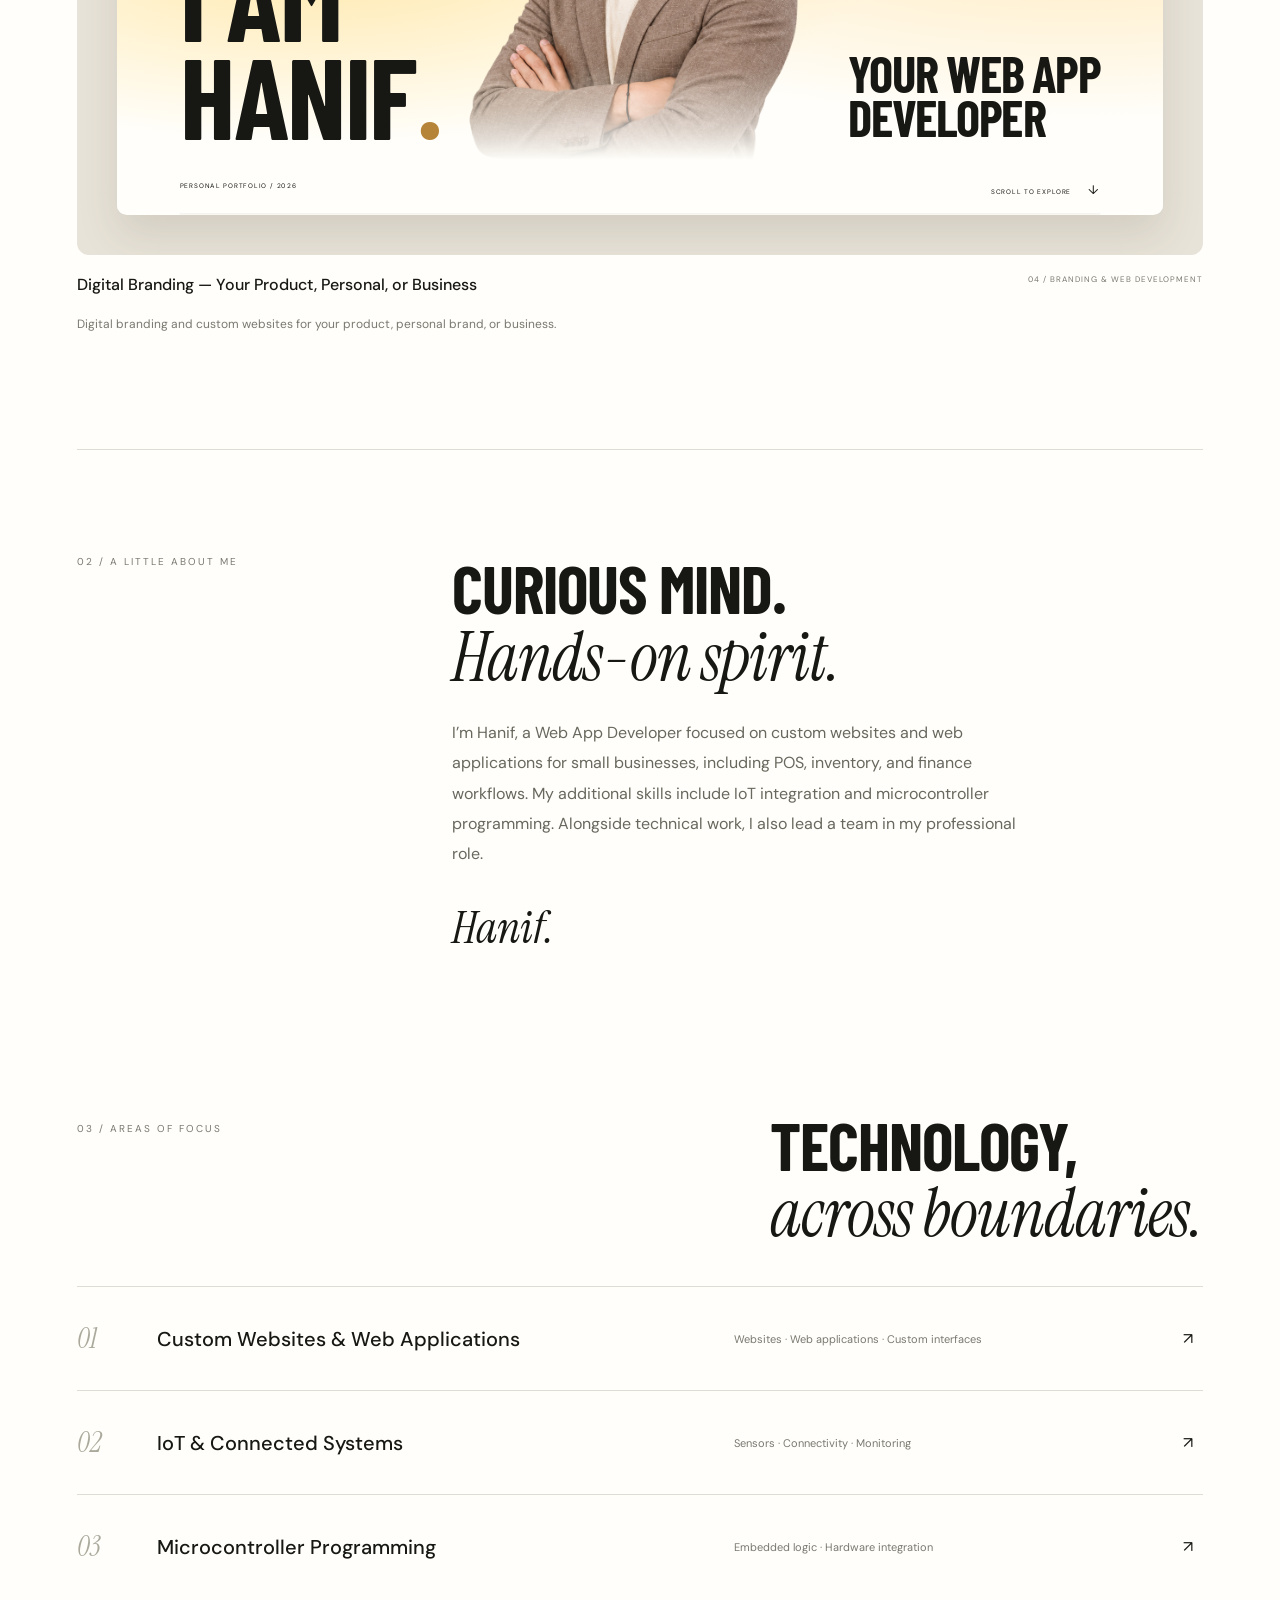
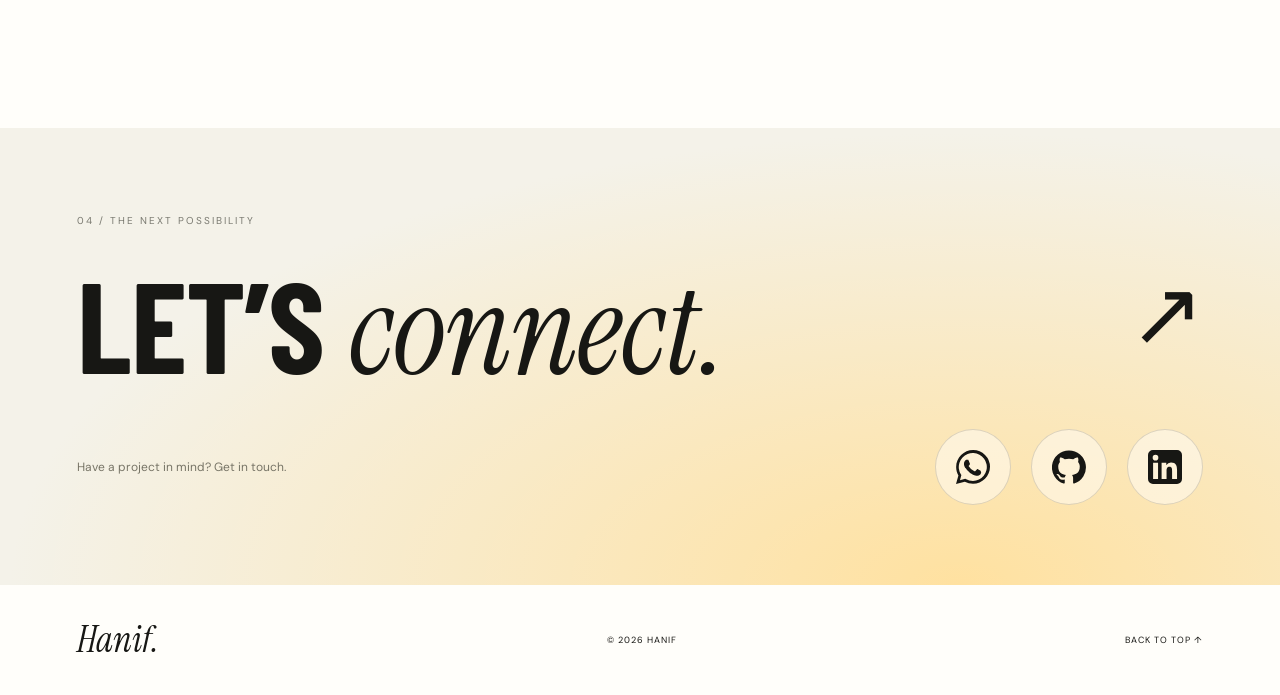
==== commit 10ab7e1c: "Enlarge desktop social icons and refresh cached stylesheet" ====
--- a/index.html
+++ b/index.html
@@ -5,7 +5,7 @@
   <meta name="viewport" content="width=device-width, initial-scale=1">
   <meta name="description" content="Hanif — Web App Developer. Custom websites, web applications, and IoT integration.">
   <title>Hanif — Web App Developer</title>
-  <link rel="stylesheet" href="styles.css">
+  <link rel="stylesheet" href="styles.css?v=20261114-social-2">
 </head>
 <body>
   <header class="navigation wrap">
--- a/styles.css
+++ b/styles.css
@@ -64,12 +64,14 @@
 .whatsapp-contact:hover{background:#174d2f}
 @media(max-width:600px){.contact-bottom{align-items:flex-start;flex-direction:column}.contact-actions{gap:20px}}
 
-.contact-actions{gap:14px}
-.social-icon{display:inline-flex;width:52px;height:52px;align-items:center;justify-content:center;padding:13px;border:1px solid #19191426;border-radius:50%;background:#fffefa80;color:var(--ink);transition:background .15s,color .15s,transform .15s}
-.social-icon svg{width:24px;height:24px;display:block}
+.contact-actions{gap:20px;flex-direction:row;flex-wrap:nowrap}
+.social-icon{display:inline-flex;width:76px;height:76px;flex:0 0 auto;align-items:center;justify-content:center;padding:20px;border:1px solid #19191426;border-radius:50%;background:#fffefa80;color:var(--ink);transition:background .15s,color .15s,transform .15s}
+.social-icon svg{width:34px;height:34px;display:block}
 .social-icon:hover{transform:translateY(-3px);background:var(--ink);color:white}
 .social-whatsapp:hover{background:#216740;border-color:#216740}
 .social-linkedin:hover{background:#0a66c2;border-color:#0a66c2}
 .social-icon:focus-visible{outline:3px solid #b58439;outline-offset:5px}
 .social-icon:disabled{opacity:.35;cursor:default;transform:none;background:#fffefa80;color:var(--ink);border-color:#19191426}
 @media(prefers-reduced-motion:reduce){.social-icon{transition:none}.social-icon:hover{transform:none}}
+
+@media(max-width:800px){.social-icon{width:60px;height:60px;padding:16px}.social-icon svg{width:28px;height:28px}.contact-actions{gap:14px}}
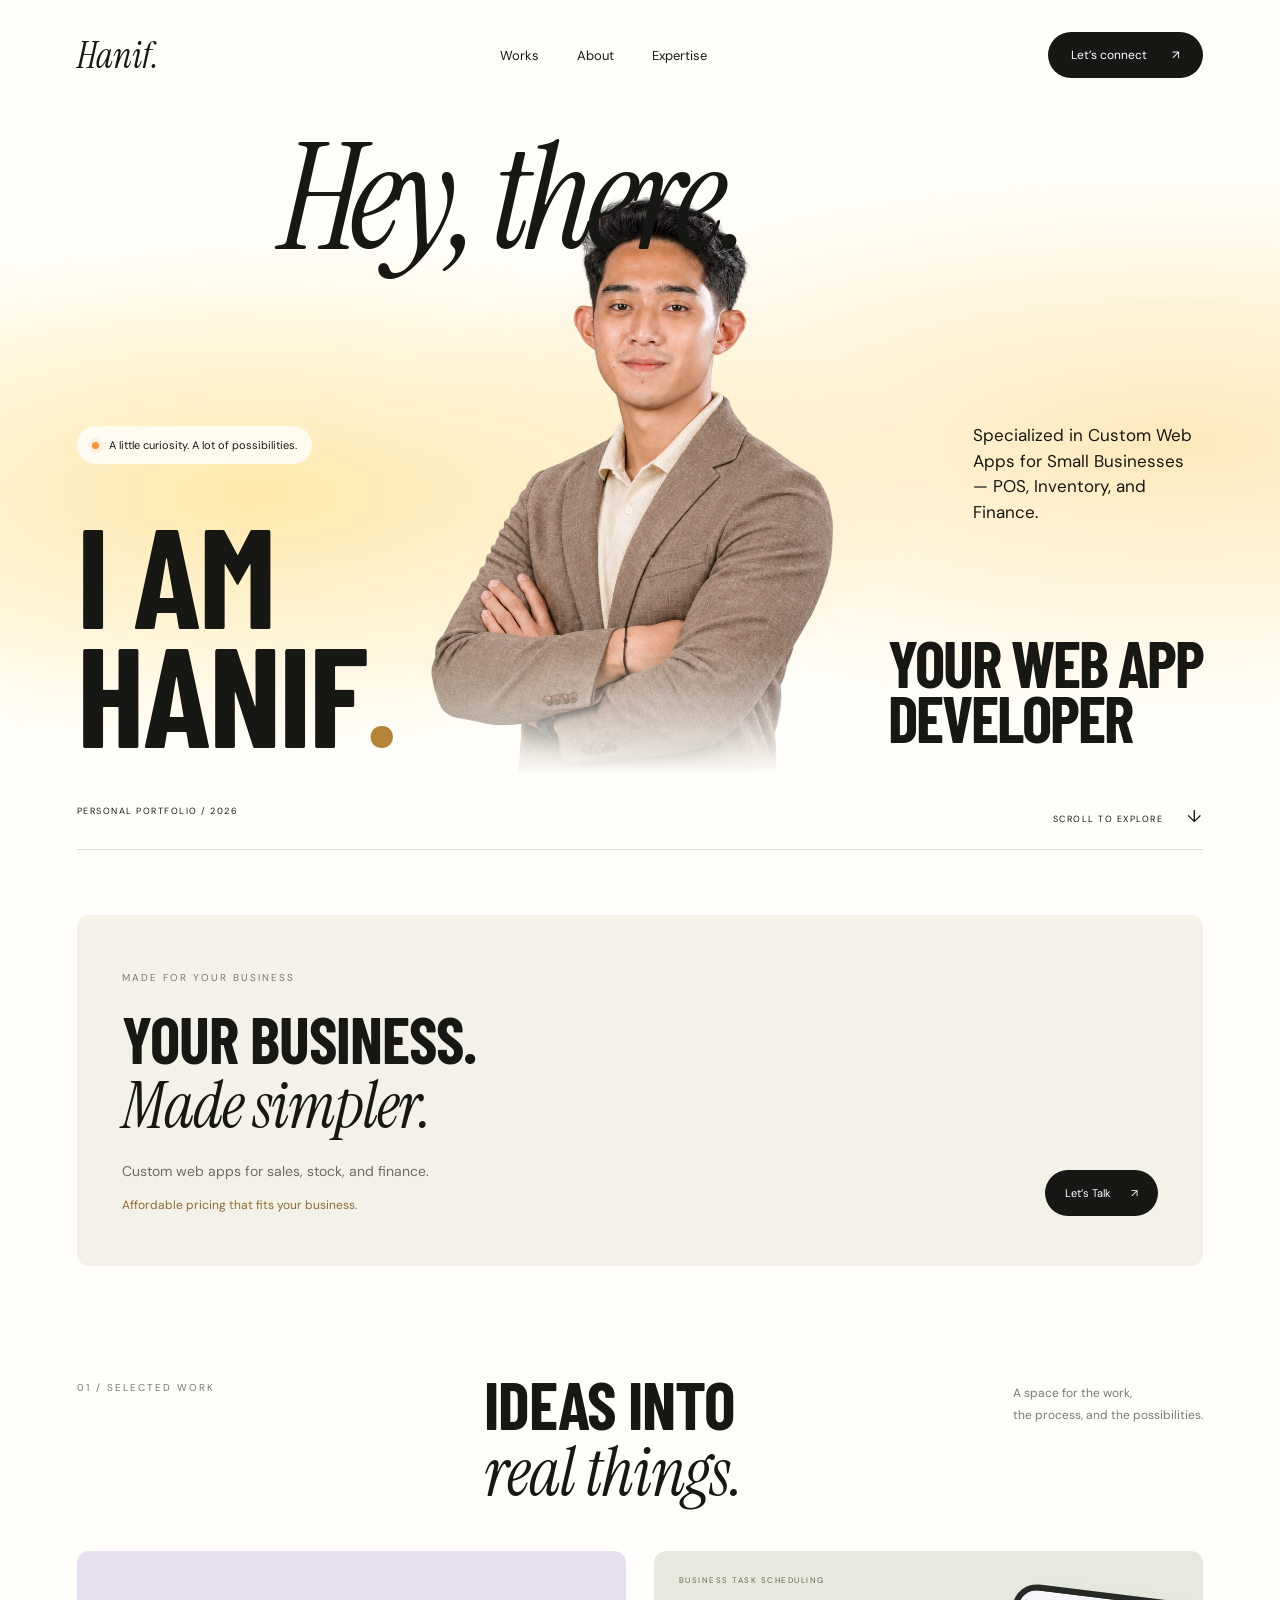
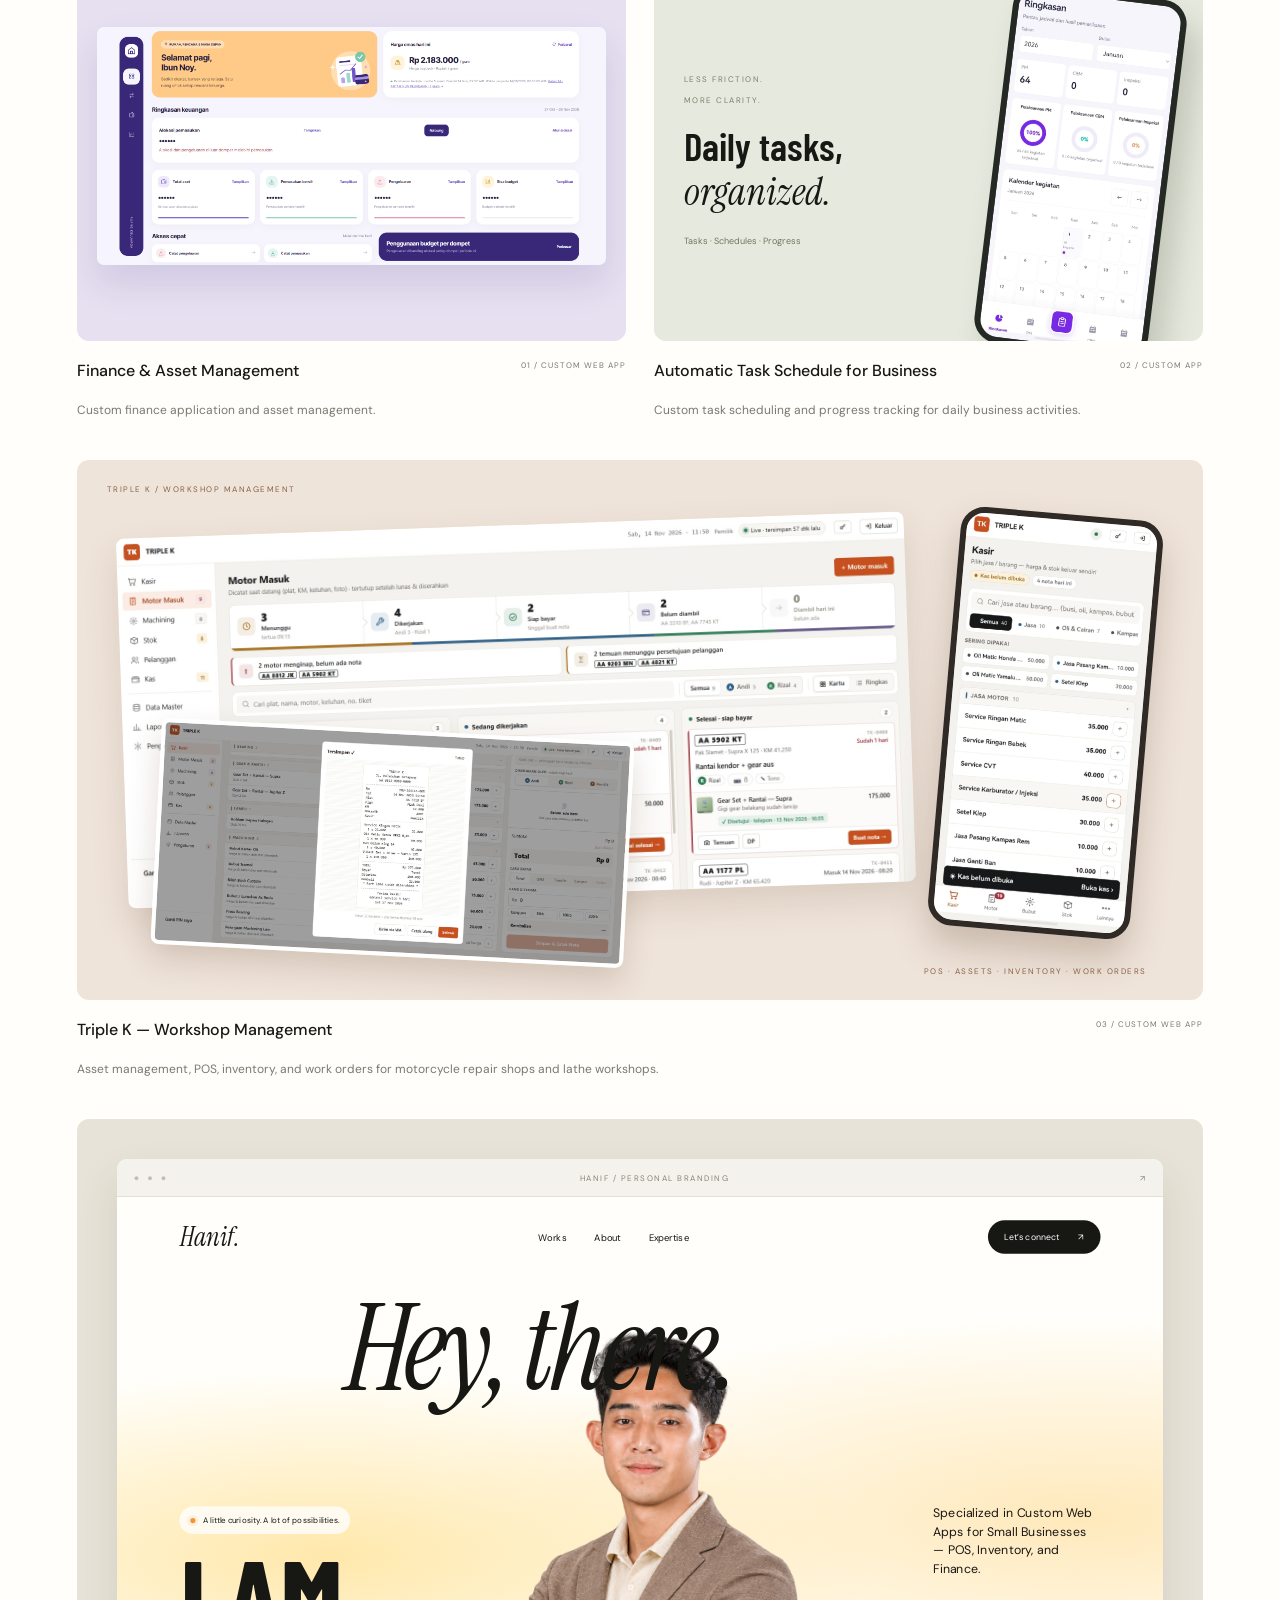
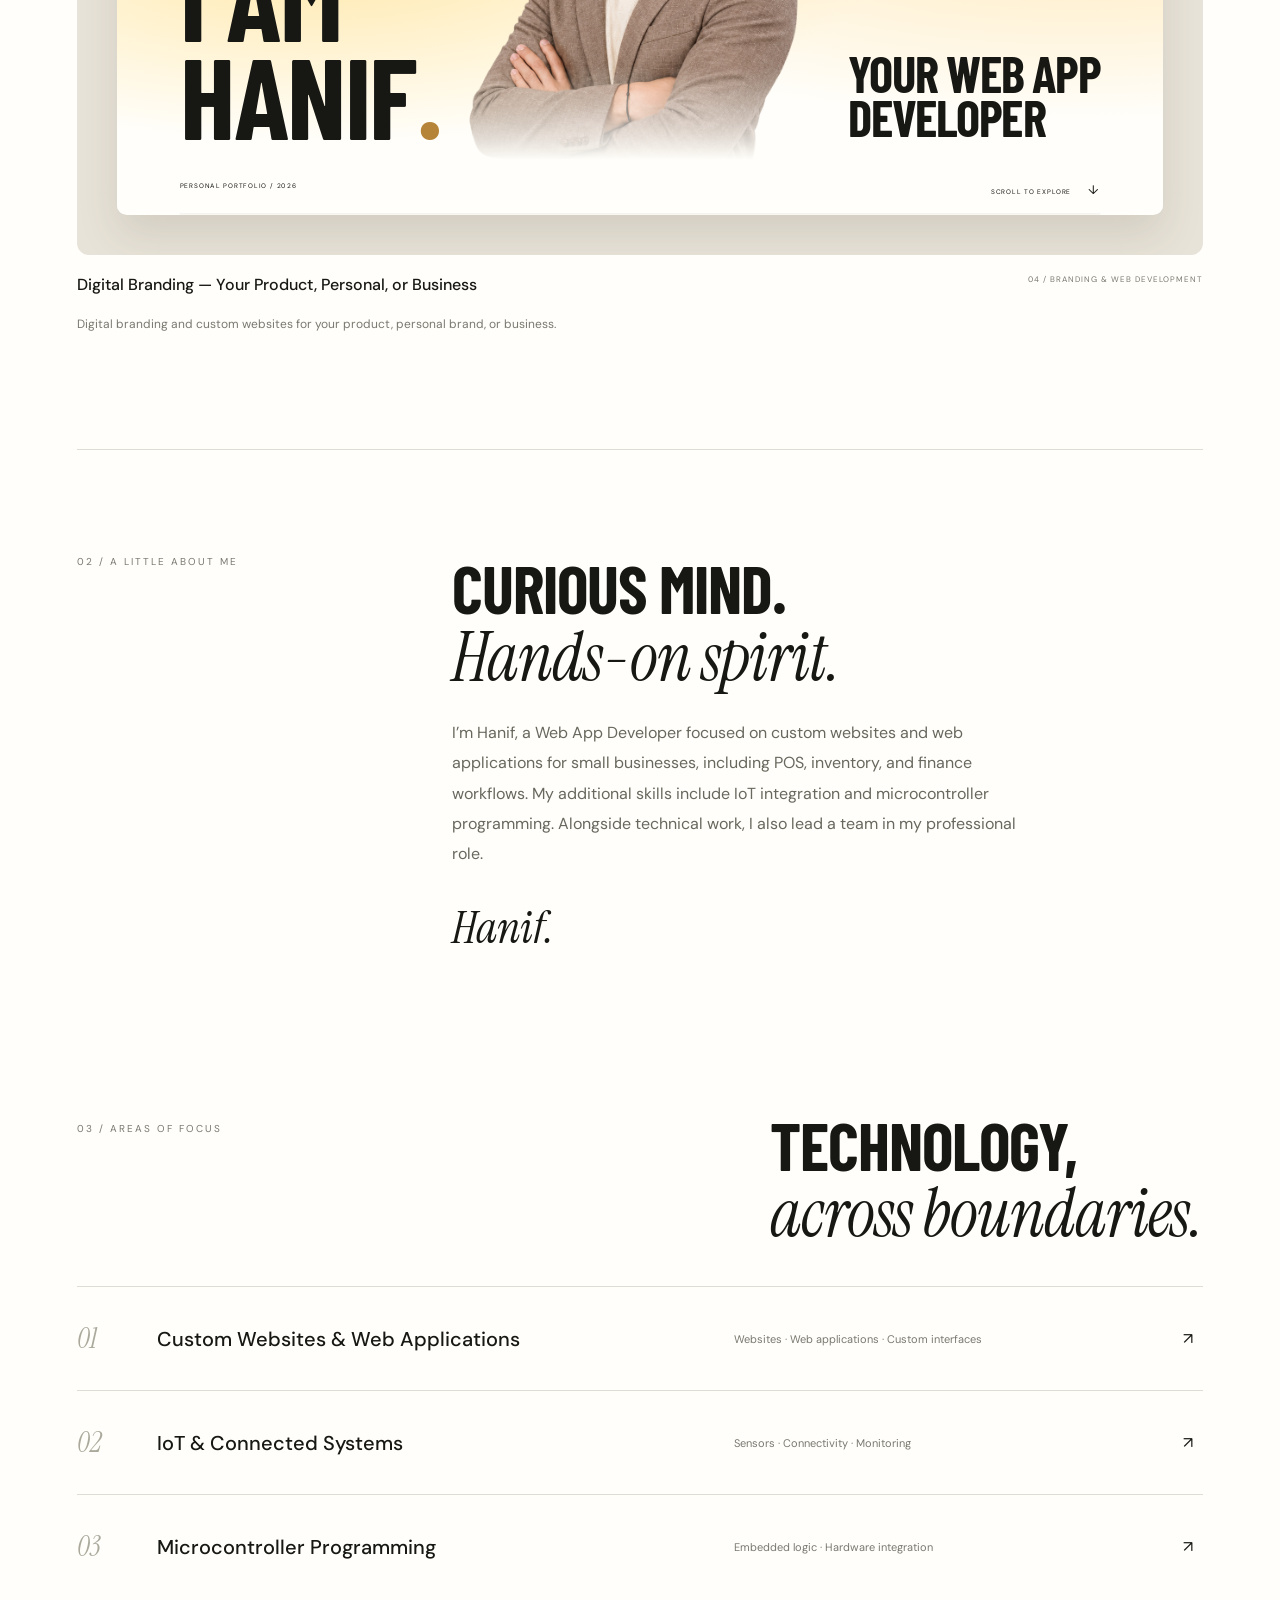
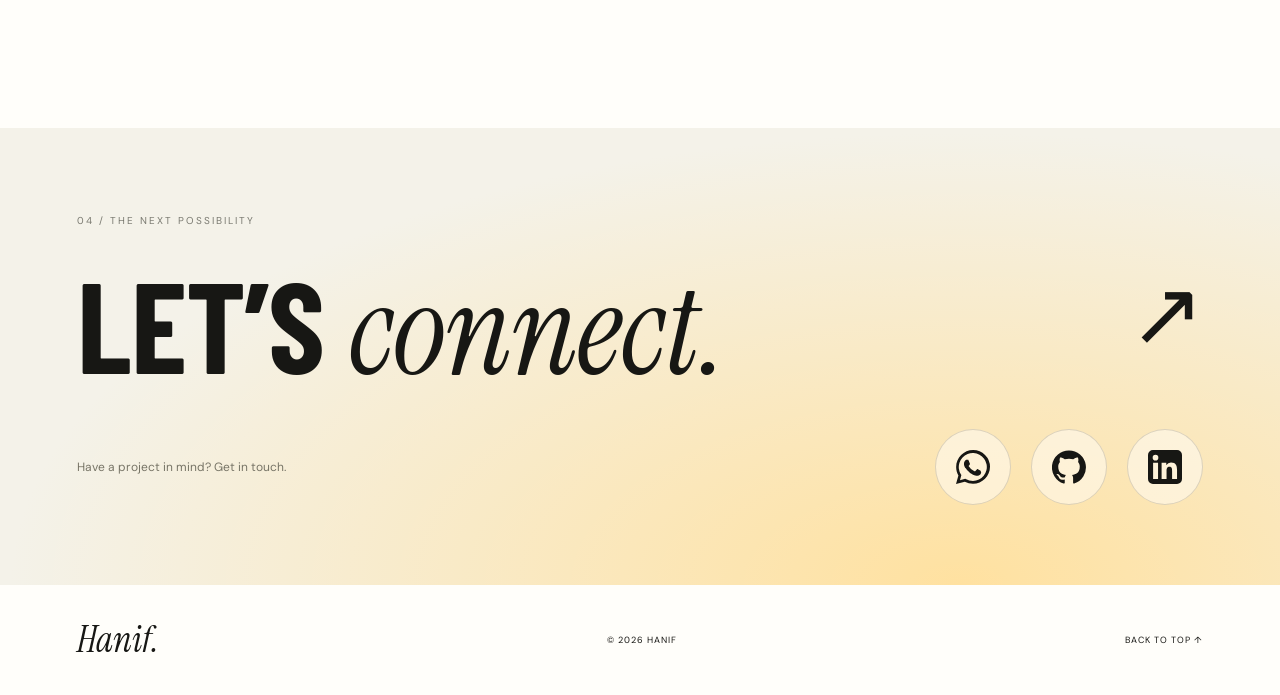
==== commit cc1ec5f6: "Rename scheduling portfolio and remove company references" ====
--- a/index.html
+++ b/index.html
@@ -5,7 +5,7 @@
   <meta name="viewport" content="width=device-width, initial-scale=1">
   <meta name="description" content="Hanif — Web App Developer. Custom websites, web applications, and IoT integration.">
   <title>Hanif — Web App Developer</title>
-  <link rel="stylesheet" href="styles.css?v=20261114-social-2">
+  <link rel="stylesheet" href="styles.css?v=20261114-mobile-3">
 </head>
 <body>
   <header class="navigation wrap">
@@ -22,8 +22,8 @@
         </div>
         <p class="hero-tag"><span class="dot"></span> A little curiosity. A lot of possibilities.</p>
         <p class="specialization">Specialized in Custom Web Apps for Small Businesses — POS, Inventory, and Finance.</p>
-        <h1 id="hero-title">I AM<br>HANIF<span>.</span></h1>
-        <h2 class="role">YOUR WEB APP<br>DEVELOPER</h2>
+        <h1 id="hero-title">I AM<br> HANIF<span>.</span></h1>
+        <h2 class="role">YOUR WEB APP<br> DEVELOPER</h2>
         <div class="hero-footer"><span>PERSONAL PORTFOLIO / 2026</span><a href="#work">SCROLL TO EXPLORE <span>↓</span></a></div>
       </div>
     </section>
@@ -38,8 +38,8 @@
           <div class="project-caption"><h3>Finance & Asset Management</h3><span>01 / CUSTOM WEB APP</span></div><p class="project-description">Custom finance application and asset management.</p>
         </article>
         <article class="project maintenance-project">
-          <div class="project-art maintenance-preview"><span class="project-overline">SMART MAINTENANCE / KALBE TBK</span><div class="maintenance-copy"><span>LESS FRICTION.<br>MORE CLARITY.</span><h3>Maintenance,<br><em>connected.</em></h3><p>PM · CBM · Inspections</p></div><div class="maintenance-phone"><img src="assets/smart-maintenance.jpg" alt="Smart maintenance application for Kalbe Tbk showing PM, CBM, inspection progress and the activity calendar" width="597" height="1280" loading="lazy"></div></div>
-          <div class="project-caption"><h3>Smart Maintenance — Kalbe Tbk</h3><span>02 / CUSTOM APP</span></div><p class="project-description">A custom smart maintenance application for Kalbe Tbk.</p>
+          <div class="project-art maintenance-preview"><span class="project-overline">BUSINESS TASK SCHEDULING</span><div class="maintenance-copy"><span>LESS FRICTION.<br>MORE CLARITY.</span><h3>Daily tasks,<br><em>organized.</em></h3><p>Tasks · Schedules · Progress</p></div><div class="maintenance-phone"><img src="assets/smart-maintenance.jpg" alt="Business task scheduling application showing scheduled activities, completion progress, and a calendar" width="597" height="1280" loading="lazy"></div></div>
+          <div class="project-caption"><h3>Automatic Task Schedule for Business</h3><span>02 / CUSTOM APP</span></div><p class="project-description">Custom task scheduling and progress tracking for daily business activities.</p>
         </article>
         <article class="project workshop-project">
           <div class="project-art workshop-preview"><span class="project-overline">TRIPLE K / WORKSHOP MANAGEMENT</span><a class="workshop-orders" href="assets/workshop-orders.png" target="_blank" rel="noopener" aria-label="Open workshop work order screenshot"><img src="assets/workshop-orders.png" alt="Triple K work order board showing waiting, in-progress, and ready-for-payment motorcycle service jobs" width="1600" height="750" loading="lazy"></a><a class="workshop-receipt" href="assets/workshop-receipt.png" target="_blank" rel="noopener" aria-label="Open workshop POS receipt screenshot"><img src="assets/workshop-receipt.png" alt="Triple K cashier application with a saved service receipt and payment details" width="1600" height="749" loading="lazy"></a><a class="workshop-mobile" href="assets/workshop-pos-mobile.jpg" target="_blank" rel="noopener" aria-label="Open mobile workshop cashier screenshot"><img src="assets/workshop-pos-mobile.jpg" alt="Mobile Triple K POS showing service selection and prices for motorcycle repairs and machining" width="598" height="1280" loading="lazy"></a><span class="workshop-preview-label">POS · ASSETS · INVENTORY · WORK ORDERS</span></div>
--- a/styles.css
+++ b/styles.css
@@ -75,3 +75,56 @@
 @media(prefers-reduced-motion:reduce){.social-icon{transition:none}.social-icon:hover{transform:none}}
 
 @media(max-width:800px){.social-icon{width:60px;height:60px;padding:16px}.social-icon svg{width:28px;height:28px}.contact-actions{gap:14px}}
+
+/* Mobile hero uses document flow so text never overlaps the portrait. */
+@media(max-width:800px){
+  .navigation{height:auto;min-height:88px;display:grid;grid-template-columns:1fr auto;gap:18px 12px;padding-top:18px;padding-bottom:18px}
+  .navigation>.signature{font-size:36px}
+  .navigation>.pill{grid-column:2;grid-row:1;padding:13px 18px;white-space:nowrap;font-size:11px}
+  .navigation nav{grid-column:1/-1;grid-row:2;justify-content:center;gap:32px;font-size:12px;border-top:1px solid var(--line);padding-top:15px}
+  .hero-inner{height:auto;display:flex;flex-direction:column;align-items:center;padding-top:25px}
+  .greeting{position:static;order:0;font-size:clamp(65px,15vw,110px);letter-spacing:-3px;line-height:1.05;margin:0;text-align:center;z-index:auto}
+  .portrait{position:relative;order:1;left:auto;bottom:auto;width:min(100%,360px);height:375px;margin-top:4px;flex-shrink:0;mask-image:linear-gradient(to bottom,#000 85%,transparent);-webkit-mask-image:linear-gradient(to bottom,#000 85%,transparent)}
+  .portrait-photo{object-fit:contain;object-position:center bottom}
+  .hero h1{position:static;order:2;font-size:clamp(72px,18vw,116px);line-height:.95;letter-spacing:-1.5px;text-align:center;margin:3px 0 14px}
+  .hero h1 br{display:none}
+  .hero h1 br::after{content:' '}
+  .hero h1{word-spacing:10px}
+  .role{position:static;order:3;font-size:clamp(31px,7.7vw,52px);line-height:1.05;letter-spacing:-.5px;text-align:center;max-width:100%;margin:0}
+  .role br{display:none}
+  .specialization{position:static;order:4;width:auto;max-width:360px;font-size:14px;line-height:1.7;text-align:center;margin:20px 0 0}
+  .hero-tag{position:static;order:5;max-width:none;font-size:9px;line-height:1.5;margin:20px 0 24px;padding:10px 14px}
+  .hero-footer{position:static;order:6;gap:15px;font-size:7px;letter-spacing:.6px;width:100%;padding:20px 0;align-items:center}
+  .hero-footer a{display:flex;align-items:center;gap:12px;white-space:nowrap}
+  .hero-footer a span{margin-left:0}
+  .section h2{overflow-wrap:normal}
+  .workflow-simple .workflow-intro h2{font-size:clamp(38px,10vw,60px);line-height:1.05}
+  .workflow-simple .workflow-intro>p{font-size:13px;line-height:1.7}
+  .workflow-simple .workflow-intro>.pricing-note{font-size:12px}
+  .section-top h2{font-size:clamp(43px,11vw,65px)}
+  .project-caption{gap:10px}
+  .project-caption h3{line-height:1.4}
+  .project-caption>span{font-size:8px;line-height:1.5}
+  .project-description{font-size:12px;line-height:1.8}
+  .portfolio-grid .finance-screenshot{height:auto;min-height:0;padding:28px 12px}
+  .finance-screenshot img{max-height:none}
+  .about p{font-size:14px;line-height:1.9}
+  .expertise-row h3{font-size:17px;line-height:1.4}
+  .expertise-row p{font-size:10px;line-height:1.7}
+  .contact{padding:50px 0}
+  .contact h2{font-size:clamp(52px,12vw,82px);line-height:1.1;position:relative;padding-right:25px}
+  .contact-arrow{position:absolute;right:0;top:0;float:none;font-size:32px}
+  .contact-bottom{align-items:flex-start;flex-direction:column;gap:22px;margin-top:25px}
+  .contact-bottom p{margin:0;font-size:12px;line-height:1.7}
+  footer{gap:15px;height:95px}
+  footer>span,footer>a:last-child{font-size:7px;letter-spacing:.5px}
+}
+@media(max-width:360px){
+  .wrap{width:90%}
+  .portrait{height:335px}
+  .greeting{font-size:65px}
+  .hero h1{font-size:70px;word-spacing:5px}
+  .role{font-size:29px}
+  .specialization{font-size:13px}
+  .navigation nav{gap:25px}
+}
